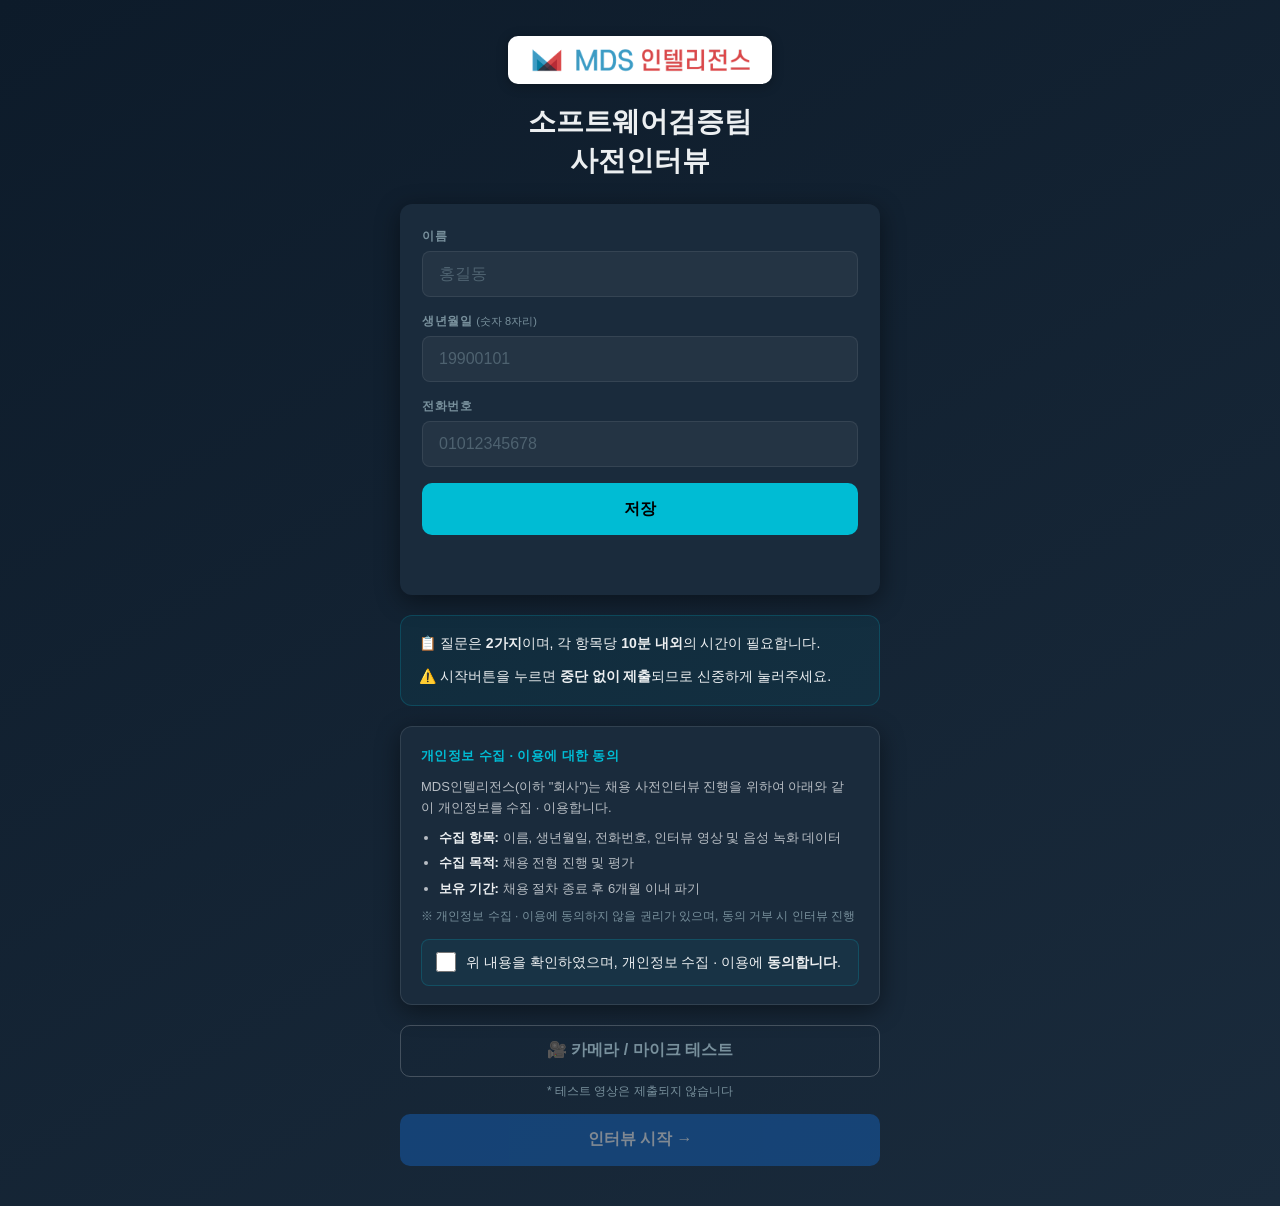
==== index.html @ c022a2f6 "5분 → 10분 안내 문구 수정" ====
<!DOCTYPE html>
<html lang="ko">
<head>
  <meta charset="UTF-8">
  <meta name="viewport" content="width=device-width, initial-scale=1.0, user-scalable=no">
  <meta name="theme-color" content="#0D1B2A">
  <title>MDS인텔리전스 사전인터뷰</title>
  <link rel="stylesheet" href="style.css">
</head>
<body>

<!-- ═══════════════════════════════════════════
     SCREEN 1 · 메인 / 정보 입력
══════════════════════════════════════════════ -->
<div id="screen-main" class="screen active">
  <div class="main-wrap">

    <div class="header">
      <div class="logo-banner">
        <img src="mds-logo.png" alt="MDS인텔리전스" class="header-logo">
      </div>
      <h1>소프트웨어검증팀<br>사전인터뷰</h1>
    </div>

    <!-- 지원자 정보 입력 -->
    <div class="card form-card">
      <div class="form-group">
        <label for="inp-name">이름</label>
        <input id="inp-name" type="text" placeholder="홍길동" autocomplete="name">
      </div>
      <div class="form-group">
        <label for="inp-birth">생년월일 <span class="hint">(숫자 8자리)</span></label>
        <input id="inp-birth" type="text" placeholder="19900101"
               maxlength="8" inputmode="numeric" pattern="[0-9]{8}">
      </div>
      <div class="form-group">
        <label for="inp-phone">전화번호</label>
        <input id="inp-phone" type="tel" placeholder="01012345678" inputmode="tel">
      </div>
      <button id="btn-save" class="btn btn-save">저장</button>
      <div id="save-msg" class="save-msg"></div>
    </div>

    <!-- 안내 -->
    <div class="info-box">
      <p>📋 질문은 <strong>2가지</strong>이며, 각 항목당 <strong>10분 내외</strong>의 시간이 필요합니다.</p>
      <p>⚠️ 시작버튼을 누르면 <strong>중단 없이 제출</strong>되므로 신중하게 눌러주세요.</p>
    </div>

    <!-- 개인정보 수집 동의 -->
    <div class="consent-box">
      <div class="consent-text">
        <p class="consent-title">개인정보 수집 · 이용에 대한 동의</p>
        <p>MDS인텔리전스(이하 "회사")는 채용 사전인터뷰 진행을 위하여 아래와 같이 개인정보를 수집 · 이용합니다.</p>
        <ul>
          <li><strong>수집 항목:</strong> 이름, 생년월일, 전화번호, 인터뷰 영상 및 음성 녹화 데이터</li>
          <li><strong>수집 목적:</strong> 채용 전형 진행 및 평가</li>
          <li><strong>보유 기간:</strong> 채용 절차 종료 후 6개월 이내 파기</li>
        </ul>
        <p class="consent-notice">※ 개인정보 수집 · 이용에 동의하지 않을 권리가 있으며, 동의 거부 시 인터뷰 진행이 제한될 수 있습니다.</p>
      </div>
      <label class="consent-check-label" for="chk-consent">
        <input type="checkbox" id="chk-consent">
        <span>위 내용을 확인하였으며, 개인정보 수집 · 이용에 <strong>동의합니다</strong>.</span>
      </label>
    </div>

    <!-- 버튼 영역 -->
    <div class="action-area">
      <div class="test-wrap">
        <button id="btn-test" class="btn btn-outline">🎥 카메라 / 마이크 테스트</button>
        <p class="sub-note">* 테스트 영상은 제출되지 않습니다</p>
      </div>
      <button id="btn-start" class="btn btn-primary" disabled>인터뷰 시작 →</button>
    </div>

  </div>
</div>


<!-- ═══════════════════════════════════════════
     SCREEN 2 · 테스트 녹화 (10초 카운트)
══════════════════════════════════════════════ -->
<div id="screen-test" class="screen">
  <div class="cam-wrap">
    <video id="vid-test-live" autoplay muted playsinline webkit-playsinline></video>
    <div class="cam-overlay">
      <p class="overlay-msg">테스트 중입니다. 카메라와 마이크를 확인해보세요.</p>
      <div id="test-count" class="count-big">10</div>
      <div class="rec-badge"><span class="rec-dot"></span>REC</div>
    </div>
  </div>
</div>


<!-- ═══════════════════════════════════════════
     SCREEN 3 · 테스트 재생
══════════════════════════════════════════════ -->
<div id="screen-test-play" class="screen dark-center">
  <div class="play-card">
    <h2>테스트 녹화 완료</h2>
    <div class="play-video-wrap">
      <video id="vid-test-pb" playsinline webkit-playsinline></video>
      <div id="play-overlay" class="play-overlay">
        <button id="btn-play-test" class="play-circle-btn">▶</button>
      </div>
    </div>
    <div id="play-after" class="play-after" style="display:none">
      <button id="btn-replay"    class="btn btn-outline">↺ 다시 재생</button>
      <button id="btn-retest"    class="btn btn-secondary">↩ 테스트 다시하기</button>
      <button id="btn-back-main" class="btn btn-primary">인터뷰 시작 →</button>
    </div>
  </div>
</div>


<!-- ═══════════════════════════════════════════
     SCREEN 4 · 질문 1 녹화
══════════════════════════════════════════════ -->
<div id="screen-q1" class="screen">
  <div class="cam-wrap">
    <video id="vid-q1" autoplay muted playsinline webkit-playsinline></video>
    <div class="cam-overlay">
      <div class="q-badge">1 / 2</div>
      <div id="q1-timer" class="timer">10:00</div>
      <p class="overlay-q">저희에게 지원자님을 소개해주세요</p>
      <div class="badge-row">
        <div class="rec-badge"><span class="rec-dot"></span>REC</div>
        <div id="sr-q1" class="sr-badge" style="display:none"><span class="sr-dot"></span>음성 인식 중</div>
      </div>
      <button id="btn-q1-done" class="btn btn-done">완료</button>
    </div>
  </div>
</div>


<!-- ═══════════════════════════════════════════
     SCREEN 5 · Q1 완료 → Q2 대기
══════════════════════════════════════════════ -->
<div id="screen-q1-done" class="screen dark-center">
  <div class="msg-card">
    <div class="icon-big">✓</div>
    <h2>첫 번째 답변 완료</h2>
    <p>준비가 되셨으면 다음 항목을 위하여<br>다음 버튼을 눌러주세요.</p>
    <div id="up-status-1" class="up-status">업로드 중...</div>
    <button id="btn-next-q2" class="btn btn-primary">다음 →</button>
  </div>
</div>


<!-- ═══════════════════════════════════════════
     SCREEN 6 · 질문 2 녹화
══════════════════════════════════════════════ -->
<div id="screen-q2" class="screen">
  <div class="cam-wrap">
    <video id="vid-q2" autoplay muted playsinline webkit-playsinline></video>
    <div class="cam-overlay">
      <div class="q-badge">2 / 2</div>
      <div id="q2-timer" class="timer">10:00</div>
      <p class="overlay-q">소프트웨어 검증 직무를 지원하게 된 이유를 말씀해주세요</p>
      <div class="badge-row">
        <div class="rec-badge"><span class="rec-dot"></span>REC</div>
        <div id="sr-q2" class="sr-badge" style="display:none"><span class="sr-dot"></span>음성 인식 중</div>
      </div>
      <button id="btn-q2-done" class="btn btn-done">완료</button>
    </div>
  </div>
</div>


<!-- ═══════════════════════════════════════════
     SCREEN 7 · 완료
══════════════════════════════════════════════ -->
<div id="screen-complete" class="screen dark-center">
  <div class="msg-card">
    <div class="icon-big">🎉</div>
    <h2>인터뷰 완료</h2>
    <p>
      고생많으셨습니다.<br><br>
      제출해주시는 과제 결과와 사전인터뷰를 바탕으로<br>
      <strong>일주일 내로 결과를 연락드리겠습니다.</strong><br><br>
      감사합니다.
    </p>
    <div id="up-status-2" class="up-status">영상을 업로드 중입니다...</div>
    <button id="btn-exit" class="btn btn-primary" disabled>종료</button>
  </div>
</div>

<script src="config.js"></script>
<script src="app.js"></script>
</body>
</html>
---- style.css ----
/* ── Reset & Variables ───────────────────────────── */
*, *::before, *::after { box-sizing: border-box; margin: 0; padding: 0; }

:root {
  --bg:        #0D1B2A;
  --surface:   #1A2B3C;
  --surf2:     #243444;
  --primary:   #1565C0;
  --prim-h:    #1976D2;
  --accent:    #00BCD4;
  --text:      #ECEFF1;
  --muted:     #78909C;
  --success:   #43A047;
  --error:     #E53935;
  --warning:   #FB8C00;
  --radius:    12px;
  --shadow:    0 6px 24px rgba(0,0,0,.45);
}

html, body { height: 100%; }

body {
  font-family: -apple-system, BlinkMacSystemFont, 'Segoe UI', 'Noto Sans KR',
               'Apple SD Gothic Neo', sans-serif;
  background: var(--bg);
  color: var(--text);
  overflow-x: hidden;
  -webkit-font-smoothing: antialiased;
}

/* ── Screen switcher ─────────────────────────────── */
.screen          { display: none; min-height: 100dvh; }
.screen.active   { display: flex; flex-direction: column; }

/* ── MAIN SCREEN ─────────────────────────────────── */
#screen-main {
  background: linear-gradient(150deg, #0D1B2A 0%, #1A2B3C 100%);
  align-items: center;
  justify-content: flex-start;
  padding: 24px 20px 40px;
  overflow-y: auto;
}

.main-wrap {
  width: 100%;
  max-width: 480px;
  display: flex;
  flex-direction: column;
  gap: 20px;
  margin: 0 auto;
}

/* Header */
.header { text-align: center; padding: 12px 0 4px; }

.logo-banner {
  display: inline-block;
  background: #fff;
  border-radius: 10px;
  padding: 8px 20px;
  margin-bottom: 14px;
  box-shadow: 0 2px 12px rgba(0,0,0,.3);
}

.header-logo {
  display: block;
  height: 32px;
  width: auto;
  object-fit: contain;
}

.header h1 {
  font-size: clamp(22px, 5vw, 28px);
  font-weight: 800;
  line-height: 1.4;
  color: var(--text);
}

/* Form card */
.card {
  background: var(--surface);
  border-radius: var(--radius);
  padding: 24px 22px;
  box-shadow: var(--shadow);
  display: flex;
  flex-direction: column;
  gap: 16px;
}

.form-group { display: flex; flex-direction: column; gap: 6px; }

.form-group label {
  font-size: 12px;
  font-weight: 700;
  letter-spacing: .6px;
  color: var(--muted);
  text-transform: uppercase;
}
.form-group label .hint {
  font-weight: 400;
  text-transform: none;
  letter-spacing: 0;
  font-size: 11px;
}

.form-group input {
  background: var(--surf2);
  border: 1.5px solid rgba(255,255,255,.08);
  border-radius: 8px;
  padding: 13px 16px;
  font-size: 16px;
  color: var(--text);
  width: 100%;
  outline: none;
  transition: border-color .2s;
  -webkit-appearance: none;
  appearance: none;
}
.form-group input:focus  { border-color: var(--accent); }
.form-group input::placeholder { color: rgba(120,144,156,.5); }

.save-msg {
  font-size: 14px;
  text-align: center;
  min-height: 20px;
}
.save-msg.ok  { color: var(--success); }
.save-msg.err { color: var(--error); }
.save-msg.ing { color: var(--muted); }

/* Info box */
.info-box {
  background: rgba(0,188,212,.07);
  border: 1px solid rgba(0,188,212,.2);
  border-radius: var(--radius);
  padding: 16px 18px;
  display: flex;
  flex-direction: column;
  gap: 10px;
}
.info-box p { font-size: 14px; line-height: 1.65; }

/* Action area */
.action-area {
  display: flex;
  flex-direction: column;
  gap: 14px;
}
.test-wrap {
  display: flex;
  flex-direction: column;
  align-items: center;
  gap: 6px;
}
.sub-note { font-size: 12px; color: var(--muted); }

/* ── Consent box ─────────────────────────────────── */
.consent-box {
  background: var(--surface);
  border: 1px solid rgba(255,255,255,.1);
  border-radius: var(--radius);
  padding: 18px 20px;
  display: flex;
  flex-direction: column;
  gap: 14px;
  box-shadow: var(--shadow);
}

.consent-text {
  display: flex;
  flex-direction: column;
  gap: 8px;
  font-size: 13px;
  color: rgba(236,239,241,.75);
  line-height: 1.65;
  max-height: 180px;
  overflow-y: auto;
  padding-right: 4px;
}

.consent-text::-webkit-scrollbar { width: 4px; }
.consent-text::-webkit-scrollbar-track { background: transparent; }
.consent-text::-webkit-scrollbar-thumb { background: rgba(255,255,255,.15); border-radius: 4px; }

.consent-title {
  font-size: 13px;
  font-weight: 700;
  color: var(--accent);
  letter-spacing: .4px;
  margin-bottom: 2px;
}

.consent-text ul {
  padding-left: 18px;
  display: flex;
  flex-direction: column;
  gap: 4px;
}

.consent-text strong { color: var(--text); }

.consent-notice {
  font-size: 12px;
  color: var(--muted);
}

.consent-check-label {
  display: flex;
  align-items: center;
  gap: 10px;
  cursor: pointer;
  padding: 12px 14px;
  background: rgba(0,188,212,.06);
  border: 1.5px solid rgba(0,188,212,.2);
  border-radius: 8px;
  font-size: 14px;
  color: var(--text);
  transition: border-color .2s, background .2s;
  line-height: 1.5;
  -webkit-tap-highlight-color: transparent;
}

.consent-check-label:hover {
  border-color: rgba(0,188,212,.5);
  background: rgba(0,188,212,.1);
}

.consent-check-label input[type="checkbox"] {
  width: 20px;
  height: 20px;
  flex-shrink: 0;
  accent-color: var(--accent);
  cursor: pointer;
}

/* ── BUTTONS ─────────────────────────────────────── */
.btn {
  display: inline-flex;
  align-items: center;
  justify-content: center;
  gap: 8px;
  width: 100%;
  min-height: 52px;
  padding: 14px 24px;
  border: none;
  border-radius: 10px;
  font-size: 16px;
  font-weight: 700;
  cursor: pointer;
  transition: background .18s, transform .12s, opacity .18s;
  -webkit-tap-highlight-color: transparent;
  text-align: center;
}
.btn:active { transform: scale(.97); }
.btn:disabled { opacity: .45; pointer-events: none; }

.btn-primary   { background: var(--primary);   color: #fff; }
.btn-primary:hover { background: var(--prim-h); }

.btn-save {
  background: var(--accent);
  color: #000;
  font-weight: 800;
}
.btn-save:hover { background: #26C6DA; }

.btn-secondary {
  background: var(--surf2);
  color: var(--text);
  border: 1.5px solid rgba(255,255,255,.12);
}
.btn-secondary:hover { background: #2e3f52; }

.btn-outline {
  background: transparent;
  color: var(--muted);
  border: 1.5px solid rgba(255,255,255,.2);
}
.btn-outline:hover { background: rgba(255,255,255,.05); color: var(--text); }

.btn-done {
  background: rgba(229,57,53,.85);
  color: #fff;
  width: auto;
  min-width: 110px;
  padding: 12px 28px;
  font-size: 15px;
}
.btn-done:hover { background: var(--error); }

/* ── CAMERA SCREENS (test / q1 / q2) ────────────── */
.cam-wrap {
  position: relative;
  width: 100%;
  height: 100dvh;
  background: #000;
  overflow: hidden;
}

.cam-wrap video {
  width: 100%;
  height: 100%;
  object-fit: cover;
  display: block;
}

.cam-overlay {
  position: absolute;
  inset: 0;
  display: flex;
  flex-direction: column;
  align-items: center;
  justify-content: flex-end;
  padding: 0 20px 44px;
  background: linear-gradient(
    to top,
    rgba(0,0,0,.88) 0%,
    rgba(0,0,0,.35) 55%,
    transparent 100%
  );
  gap: 14px;
}

/* Test countdown number */
.count-big {
  font-size: clamp(80px, 20vw, 120px);
  font-weight: 900;
  color: #fff;
  line-height: 1;
  text-shadow: 0 4px 16px rgba(0,0,0,.7);
  margin-bottom: 4px;
}

/* Question timer */
.timer {
  font-size: clamp(48px, 12vw, 72px);
  font-weight: 800;
  color: #fff;
  letter-spacing: 3px;
  font-variant-numeric: tabular-nums;
  text-shadow: 0 3px 10px rgba(0,0,0,.6);
}
.timer.warn   { color: var(--warning); }
.timer.danger { color: var(--error); animation: pulse 1s infinite; }

@keyframes pulse { 0%,100%{opacity:1} 50%{opacity:.5} }

/* Overlay text labels */
.overlay-msg {
  font-size: 15px;
  color: rgba(255,255,255,.9);
  text-align: center;
  text-shadow: 0 1px 6px rgba(0,0,0,.8);
  max-width: 320px;
  line-height: 1.5;
}
.overlay-q {
  font-size: clamp(14px, 3.5vw, 18px);
  color: rgba(255,255,255,.92);
  text-align: center;
  text-shadow: 0 1px 6px rgba(0,0,0,.8);
  max-width: 360px;
  line-height: 1.55;
}

/* Question badge (top-left) */
.q-badge {
  position: absolute;
  top: 20px;
  left: 20px;
  background: rgba(0,0,0,.55);
  color: var(--accent);
  font-size: 13px;
  font-weight: 800;
  letter-spacing: 1px;
  padding: 5px 14px;
  border-radius: 20px;
  border: 1px solid rgba(0,188,212,.4);
}

/* REC / SR 배지 그룹 */
.badge-row {
  display: flex;
  align-items: center;
  gap: 16px;
}

.rec-badge {
  display: flex;
  align-items: center;
  gap: 7px;
  font-size: 13px;
  font-weight: 800;
  color: var(--error);
  letter-spacing: 2px;
}
.rec-dot {
  width: 10px;
  height: 10px;
  background: var(--error);
  border-radius: 50%;
  animation: blink 1s infinite;
}
@keyframes blink { 0%,100%{opacity:1} 50%{opacity:.15} }

/* 음성 인식 상태 배지 */
.sr-badge {
  display: flex;
  align-items: center;
  gap: 6px;
  font-size: 12px;
  font-weight: 600;
  color: rgba(255,255,255,.75);
  letter-spacing: .5px;
}
.sr-dot {
  width: 8px;
  height: 8px;
  background: #69F0AE;
  border-radius: 50%;
  animation: blink 1.4s infinite;
}

/* ── TEST PLAYBACK SCREEN ────────────────────────── */
#screen-test-play {
  background: #000;
  align-items: center;
  justify-content: center;
  padding: 24px 20px;
}

.dark-center {
  background: linear-gradient(150deg, #0D1B2A 0%, #1A2B3C 100%);
  align-items: center;
  justify-content: center;
  padding: 24px 20px;
}

.play-card {
  width: 100%;
  max-width: 520px;
  display: flex;
  flex-direction: column;
  align-items: center;
  gap: 20px;
}

.play-card h2 {
  font-size: 20px;
  font-weight: 700;
  color: var(--text);
  text-align: center;
}

.play-video-wrap {
  position: relative;
  width: 100%;
  aspect-ratio: 16/9;
  background: #111;
  border-radius: 12px;
  overflow: hidden;
  box-shadow: var(--shadow);
}
.play-video-wrap video {
  width: 100%;
  height: 100%;
  object-fit: cover;
  display: block;
}

.play-overlay {
  position: absolute;
  inset: 0;
  display: flex;
  align-items: center;
  justify-content: center;
  background: rgba(0,0,0,.38);
}

.play-circle-btn {
  width: 76px;
  height: 76px;
  border-radius: 50%;
  background: rgba(255,255,255,.92);
  border: none;
  cursor: pointer;
  font-size: 28px;
  color: var(--primary);
  display: flex;
  align-items: center;
  justify-content: center;
  padding-left: 4px;
  transition: transform .18s, background .18s;
  -webkit-tap-highlight-color: transparent;
  box-shadow: 0 4px 16px rgba(0,0,0,.4);
}
.play-circle-btn:hover { transform: scale(1.1); background: #fff; }

.play-after {
  display: flex;
  gap: 12px;
  width: 100%;
}
.play-after .btn { flex: 1; }

/* ── MESSAGE CARDS (q1-done / complete) ──────────── */
.msg-card {
  width: 100%;
  max-width: 480px;
  background: var(--surface);
  border-radius: var(--radius);
  padding: 44px 32px;
  text-align: center;
  box-shadow: var(--shadow);
  display: flex;
  flex-direction: column;
  align-items: center;
  gap: 18px;
}

.icon-big { font-size: 56px; line-height: 1; }

.msg-card h2 {
  font-size: 22px;
  font-weight: 800;
  color: var(--text);
}
.msg-card p {
  font-size: 15px;
  color: rgba(236,239,241,.75);
  line-height: 1.75;
}
.msg-card strong { color: var(--text); }

.up-status {
  font-size: 13px;
  color: var(--muted);
  min-height: 20px;
}
.up-status.ok  { color: var(--success); }
.up-status.err { color: var(--error); }

/* ── Responsive tweaks ───────────────────────────── */
@media (max-width: 400px) {
  .header h1  { font-size: 20px; }
  .count-big  { font-size: 72px; }
  .timer      { font-size: 44px; }
  .btn        { font-size: 15px; min-height: 48px; }
  .msg-card   { padding: 32px 20px; }
}

@media (min-width: 768px) {
  .cam-overlay { padding-bottom: 64px; }
  .overlay-q   { font-size: 20px; max-width: 480px; }
}
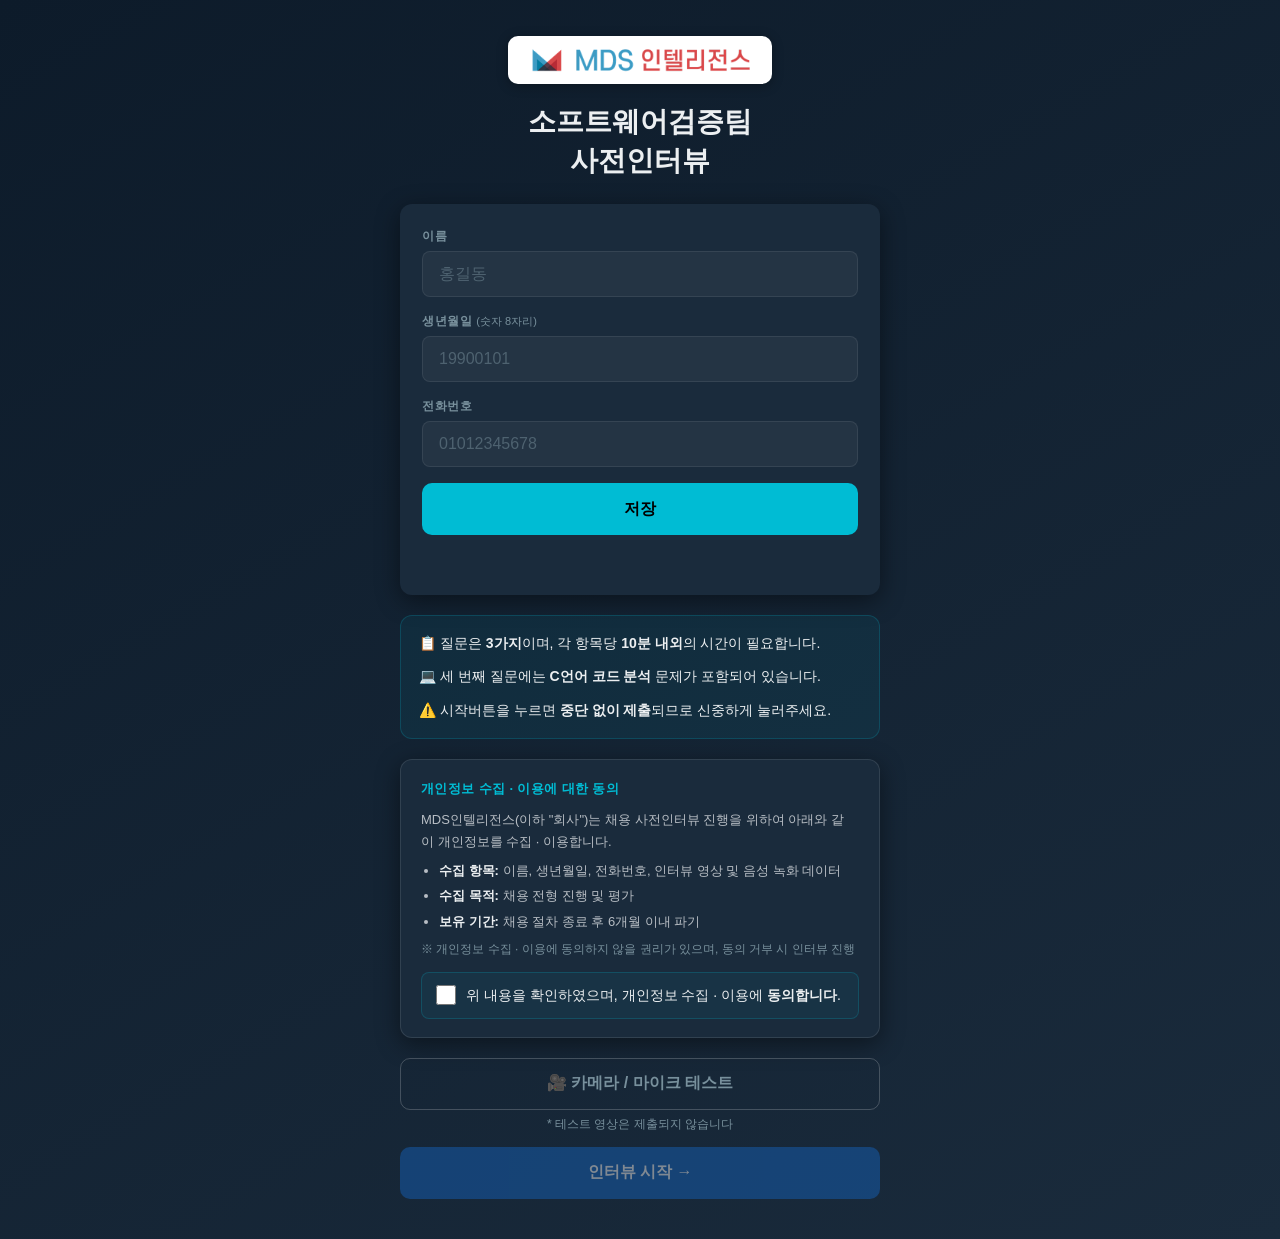
==== commit df28d614: "Q3 C코드 분석 질문 추가 (6문제 랜덤, 코드 뷰어 화면)" ====
--- a/index.html
+++ b/index.html
@@ -43,7 +43,8 @@
 
     <!-- 안내 -->
     <div class="info-box">
-      <p>📋 질문은 <strong>2가지</strong>이며, 각 항목당 <strong>10분 내외</strong>의 시간이 필요합니다.</p>
+      <p>📋 질문은 <strong>3가지</strong>이며, 각 항목당 <strong>10분 내외</strong>의 시간이 필요합니다.</p>
+      <p>💻 세 번째 질문에는 <strong>C언어 코드 분석</strong> 문제가 포함되어 있습니다.</p>
       <p>⚠️ 시작버튼을 누르면 <strong>중단 없이 제출</strong>되므로 신중하게 눌러주세요.</p>
     </div>
 
@@ -121,9 +122,9 @@
   <div class="cam-wrap">
     <video id="vid-q1" autoplay muted playsinline webkit-playsinline></video>
     <div class="cam-overlay">
-      <div class="q-badge">1 / 2</div>
+      <div class="q-badge">1 / 3</div>
       <div id="q1-timer" class="timer">10:00</div>
-      <p class="overlay-q">저희에게 지원자님을 소개해주세요</p>
+      <p class="overlay-q" id="overlay-q1"></p>
       <div class="badge-row">
         <div class="rec-badge"><span class="rec-dot"></span>REC</div>
         <div id="sr-q1" class="sr-badge" style="display:none"><span class="sr-dot"></span>음성 인식 중</div>
@@ -155,9 +156,9 @@
   <div class="cam-wrap">
     <video id="vid-q2" autoplay muted playsinline webkit-playsinline></video>
     <div class="cam-overlay">
-      <div class="q-badge">2 / 2</div>
+      <div class="q-badge">2 / 3</div>
       <div id="q2-timer" class="timer">10:00</div>
-      <p class="overlay-q">소프트웨어 검증 직무를 지원하게 된 이유를 말씀해주세요</p>
+      <p class="overlay-q" id="overlay-q2"></p>
       <div class="badge-row">
         <div class="rec-badge"><span class="rec-dot"></span>REC</div>
         <div id="sr-q2" class="sr-badge" style="display:none"><span class="sr-dot"></span>음성 인식 중</div>
@@ -169,7 +170,46 @@
 
 
 <!-- ═══════════════════════════════════════════
-     SCREEN 7 · 완료
+     SCREEN 7 · Q2 완료 → Q3 대기
+══════════════════════════════════════════════ -->
+<div id="screen-q2-done" class="screen dark-center">
+  <div class="msg-card">
+    <div class="icon-big">✓</div>
+    <h2>두 번째 답변 완료</h2>
+    <p>준비가 되셨으면 다음 항목을 위하여<br>다음 버튼을 눌러주세요.</p>
+    <div id="up-status-2" class="up-status">업로드 중...</div>
+    <button id="btn-next-q3" class="btn btn-primary">다음 →</button>
+  </div>
+</div>
+
+
+<!-- ═══════════════════════════════════════════
+     SCREEN 8 · 질문 3 녹화 (C코드 분석)
+══════════════════════════════════════════════ -->
+<div id="screen-q3" class="screen">
+  <div class="code-screen">
+    <div class="code-header">
+      <span class="code-badge">3 / 3</span>
+      <div id="q3-timer" class="timer">10:00</div>
+    </div>
+    <p class="code-title" id="q3-title"></p>
+    <div class="code-block">
+      <pre id="q3-code"></pre>
+    </div>
+    <div class="code-footer">
+      <div class="badge-row">
+        <div class="rec-badge"><span class="rec-dot"></span>REC</div>
+        <div id="sr-q3" class="sr-badge" style="display:none"><span class="sr-dot"></span>음성 인식 중</div>
+      </div>
+      <button id="btn-q3-done" class="btn btn-done">완료</button>
+    </div>
+  </div>
+  <video id="vid-q3" autoplay muted playsinline webkit-playsinline class="q3-pip"></video>
+</div>
+
+
+<!-- ═══════════════════════════════════════════
+     SCREEN 9 · 완료
 ══════════════════════════════════════════════ -->
 <div id="screen-complete" class="screen dark-center">
   <div class="msg-card">
@@ -181,7 +221,7 @@
       <strong>일주일 내로 결과를 연락드리겠습니다.</strong><br><br>
       감사합니다.
     </p>
-    <div id="up-status-2" class="up-status">영상을 업로드 중입니다...</div>
+    <div id="up-status-3" class="up-status">영상을 업로드 중입니다...</div>
     <button id="btn-exit" class="btn btn-primary" disabled>종료</button>
   </div>
 </div>
--- a/style.css
+++ b/style.css
@@ -540,6 +540,98 @@
 .up-status.ok  { color: var(--success); }
 .up-status.err { color: var(--error); }
 
+/* ── Q3 CODE QUESTION SCREEN ─────────────────────── */
+#screen-q3 { height: 100dvh; max-height: 100dvh; overflow: hidden; position: relative; }
+#screen-q3.active { display: flex; flex-direction: column; }
+
+.code-screen {
+  flex: 1;
+  display: flex;
+  flex-direction: column;
+  padding: 16px 16px 12px;
+  min-height: 0;
+}
+
+.code-header {
+  display: flex;
+  align-items: center;
+  justify-content: space-between;
+  margin-bottom: 10px;
+  flex-shrink: 0;
+}
+
+.code-badge {
+  background: rgba(0,188,212,.2);
+  border: 1px solid rgba(0,188,212,.5);
+  color: var(--accent);
+  font-size: 13px;
+  font-weight: 800;
+  letter-spacing: 1px;
+  padding: 5px 14px;
+  border-radius: 20px;
+}
+
+.code-header .timer {
+  position: static;
+  transform: none;
+  font-size: clamp(26px, 7vw, 42px);
+  letter-spacing: 2px;
+}
+
+.code-title {
+  font-size: clamp(14px, 3.2vw, 17px);
+  font-weight: 700;
+  color: #eceff1;
+  margin-bottom: 10px;
+  flex-shrink: 0;
+  line-height: 1.4;
+}
+
+.code-block {
+  flex: 1;
+  background: #060f18;
+  border: 1px solid #1e3a4a;
+  border-radius: 10px;
+  padding: 14px 16px;
+  overflow-y: auto;
+  margin-bottom: 12px;
+  min-height: 0;
+}
+
+.code-block pre {
+  font-family: 'Consolas', 'Courier New', 'Menlo', monospace;
+  font-size: clamp(12px, 2.8vw, 15px);
+  color: #80cbc4;
+  white-space: pre;
+  line-height: 1.75;
+  margin: 0;
+  tab-size: 4;
+}
+
+.code-footer {
+  display: flex;
+  align-items: center;
+  justify-content: space-between;
+  flex-shrink: 0;
+}
+
+.q3-pip {
+  position: absolute;
+  top: 16px;
+  right: 16px;
+  width: 88px;
+  height: 66px;
+  border-radius: 8px;
+  border: 2px solid rgba(0,188,212,.55);
+  object-fit: cover;
+  z-index: 10;
+  opacity: .9;
+}
+
+@media (min-width: 480px) {
+  .q3-pip { width: 130px; height: 98px; }
+}
+
 /* ── Responsive tweaks ───────────────────────────── */
 @media (max-width: 400px) {
   .header h1  { font-size: 20px; }
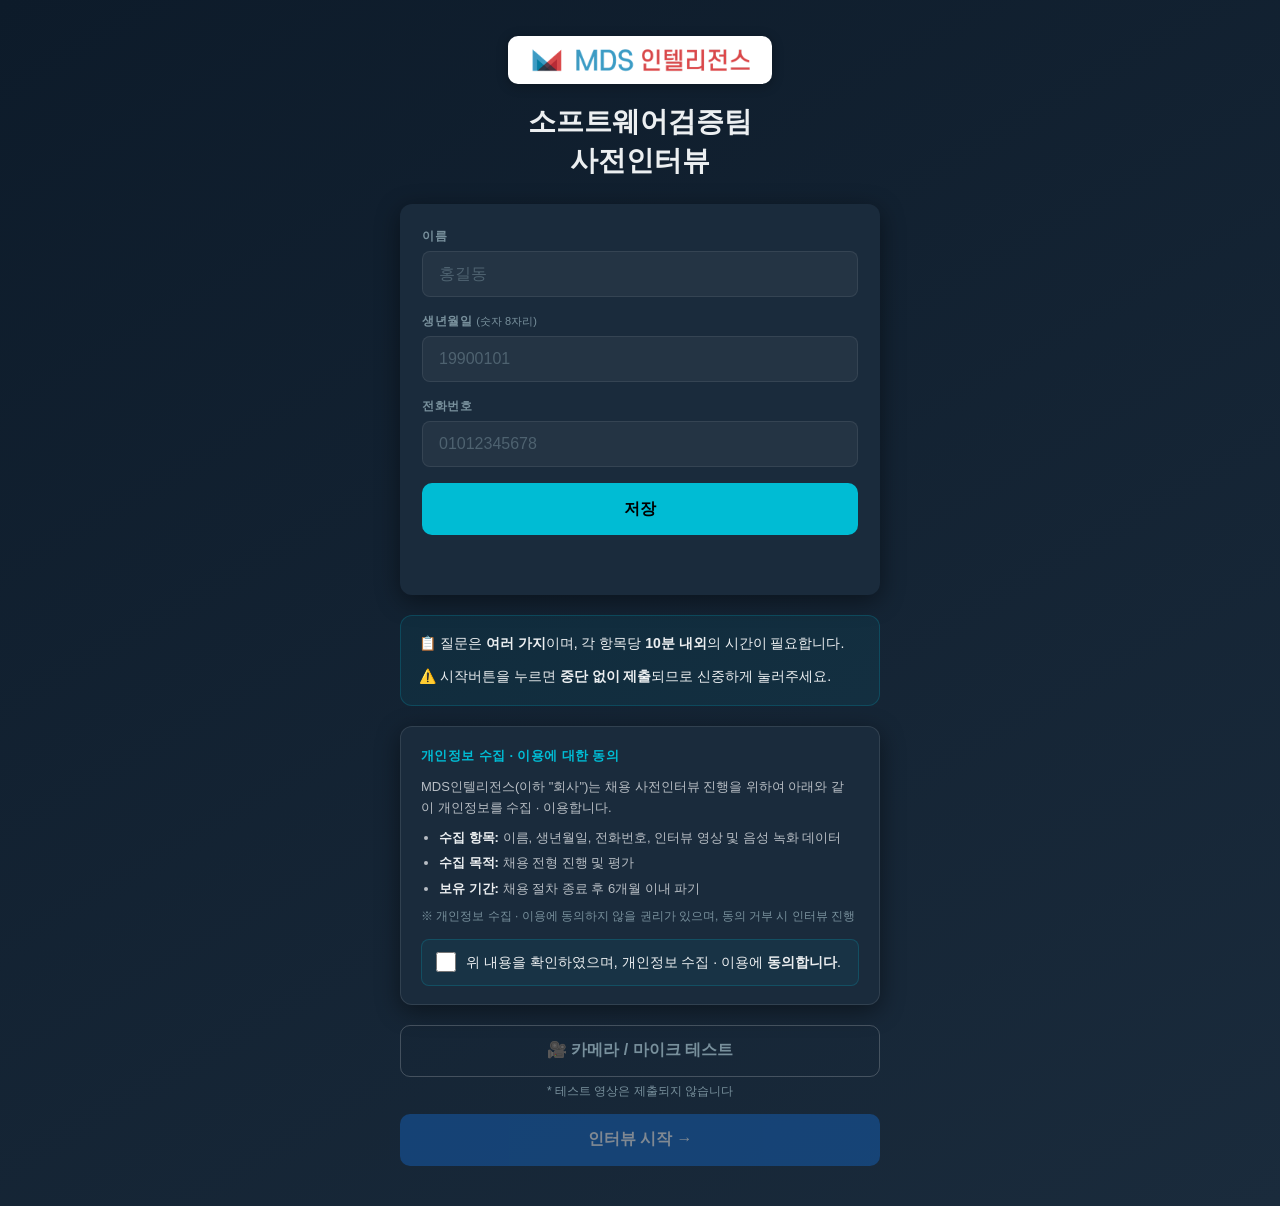
==== commit 3ca7322c: "Modularize question system: dynamic screens from /api/config + /api/questions" ====
--- a/index.html
+++ b/index.html
@@ -41,10 +41,9 @@
       <div id="save-msg" class="save-msg"></div>
     </div>
 
-    <!-- 안내 -->
-    <div class="info-box">
-      <p>📋 질문은 <strong>3가지</strong>이며, 각 항목당 <strong>10분 내외</strong>의 시간이 필요합니다.</p>
-      <p>💻 세 번째 질문에는 <strong>C언어 코드 분석</strong> 문제가 포함되어 있습니다.</p>
+    <!-- 안내 (서버 /api/config 에서 동적 로드, 미연결 시 기본값 표시) -->
+    <div id="info-box" class="info-box">
+      <p>📋 질문은 <strong>여러 가지</strong>이며, 각 항목당 <strong>10분 내외</strong>의 시간이 필요합니다.</p>
       <p>⚠️ 시작버튼을 누르면 <strong>중단 없이 제출</strong>되므로 신중하게 눌러주세요.</p>
     </div>
 
@@ -116,100 +115,12 @@
 
 
 <!-- ═══════════════════════════════════════════
-     SCREEN 4 · 질문 1 녹화
+     SCREENS 4–N · 질문 화면 (app.js에서 동적 생성)
 ══════════════════════════════════════════════ -->
-<div id="screen-q1" class="screen">
-  <div class="cam-wrap">
-    <video id="vid-q1" autoplay muted playsinline webkit-playsinline></video>
-    <div class="cam-overlay">
-      <div class="q-badge">1 / 3</div>
-      <div id="q1-timer" class="timer">10:00</div>
-      <p class="overlay-q" id="overlay-q1"></p>
-      <div class="badge-row">
-        <div class="rec-badge"><span class="rec-dot"></span>REC</div>
-        <div id="sr-q1" class="sr-badge" style="display:none"><span class="sr-dot"></span>음성 인식 중</div>
-      </div>
-      <button id="btn-q1-done" class="btn btn-done">완료</button>
-    </div>
-  </div>
-</div>
 
 
 <!-- ═══════════════════════════════════════════
-     SCREEN 5 · Q1 완료 → Q2 대기
-══════════════════════════════════════════════ -->
-<div id="screen-q1-done" class="screen dark-center">
-  <div class="msg-card">
-    <div class="icon-big">✓</div>
-    <h2>첫 번째 답변 완료</h2>
-    <p>준비가 되셨으면 다음 항목을 위하여<br>다음 버튼을 눌러주세요.</p>
-    <div id="up-status-1" class="up-status">업로드 중...</div>
-    <button id="btn-next-q2" class="btn btn-primary">다음 →</button>
-  </div>
-</div>
-
-
-<!-- ═══════════════════════════════════════════
-     SCREEN 6 · 질문 2 녹화
-══════════════════════════════════════════════ -->
-<div id="screen-q2" class="screen">
-  <div class="cam-wrap">
-    <video id="vid-q2" autoplay muted playsinline webkit-playsinline></video>
-    <div class="cam-overlay">
-      <div class="q-badge">2 / 3</div>
-      <div id="q2-timer" class="timer">10:00</div>
-      <p class="overlay-q" id="overlay-q2"></p>
-      <div class="badge-row">
-        <div class="rec-badge"><span class="rec-dot"></span>REC</div>
-        <div id="sr-q2" class="sr-badge" style="display:none"><span class="sr-dot"></span>음성 인식 중</div>
-      </div>
-      <button id="btn-q2-done" class="btn btn-done">완료</button>
-    </div>
-  </div>
-</div>
-
-
-<!-- ═══════════════════════════════════════════
-     SCREEN 7 · Q2 완료 → Q3 대기
-══════════════════════════════════════════════ -->
-<div id="screen-q2-done" class="screen dark-center">
-  <div class="msg-card">
-    <div class="icon-big">✓</div>
-    <h2>두 번째 답변 완료</h2>
-    <p>준비가 되셨으면 다음 항목을 위하여<br>다음 버튼을 눌러주세요.</p>
-    <div id="up-status-2" class="up-status">업로드 중...</div>
-    <button id="btn-next-q3" class="btn btn-primary">다음 →</button>
-  </div>
-</div>
-
-
-<!-- ═══════════════════════════════════════════
-     SCREEN 8 · 질문 3 녹화 (C코드 분석)
-══════════════════════════════════════════════ -->
-<div id="screen-q3" class="screen">
-  <div class="code-screen">
-    <div class="code-header">
-      <span class="code-badge">3 / 3</span>
-      <div id="q3-timer" class="timer">10:00</div>
-    </div>
-    <p class="code-title" id="q3-title"></p>
-    <div class="code-block">
-      <pre id="q3-code"></pre>
-    </div>
-    <div class="code-footer">
-      <div class="badge-row">
-        <div class="rec-badge"><span class="rec-dot"></span>REC</div>
-        <div id="sr-q3" class="sr-badge" style="display:none"><span class="sr-dot"></span>음성 인식 중</div>
-      </div>
-      <button id="btn-q3-done" class="btn btn-done">완료</button>
-    </div>
-  </div>
-  <video id="vid-q3" autoplay muted playsinline webkit-playsinline class="q3-pip"></video>
-</div>
-
-
-<!-- ═══════════════════════════════════════════
-     SCREEN 9 · 완료
+     완료
 ══════════════════════════════════════════════ -->
 <div id="screen-complete" class="screen dark-center">
   <div class="msg-card">
@@ -221,7 +132,7 @@
       <strong>일주일 내로 결과를 연락드리겠습니다.</strong><br><br>
       감사합니다.
     </p>
-    <div id="up-status-3" class="up-status">영상을 업로드 중입니다...</div>
+    <div id="up-status-final" class="up-status">영상을 업로드 중입니다...</div>
     <button id="btn-exit" class="btn btn-primary" disabled>종료</button>
   </div>
 </div>
--- a/style.css
+++ b/style.css
@@ -540,9 +540,9 @@
 .up-status.ok  { color: var(--success); }
 .up-status.err { color: var(--error); }
 
-/* ── Q3 CODE QUESTION SCREEN ─────────────────────── */
-#screen-q3 { height: 100dvh; max-height: 100dvh; overflow: hidden; position: relative; }
-#screen-q3.active { display: flex; flex-direction: column; }
+/* ── CODE QUESTION SCREEN ────────────────────────── */
+.screen-code-q { height: 100dvh; max-height: 100dvh; overflow: hidden; position: relative; }
+.screen-code-q.active { display: flex; flex-direction: column; }
 
 .code-screen {
   flex: 1;
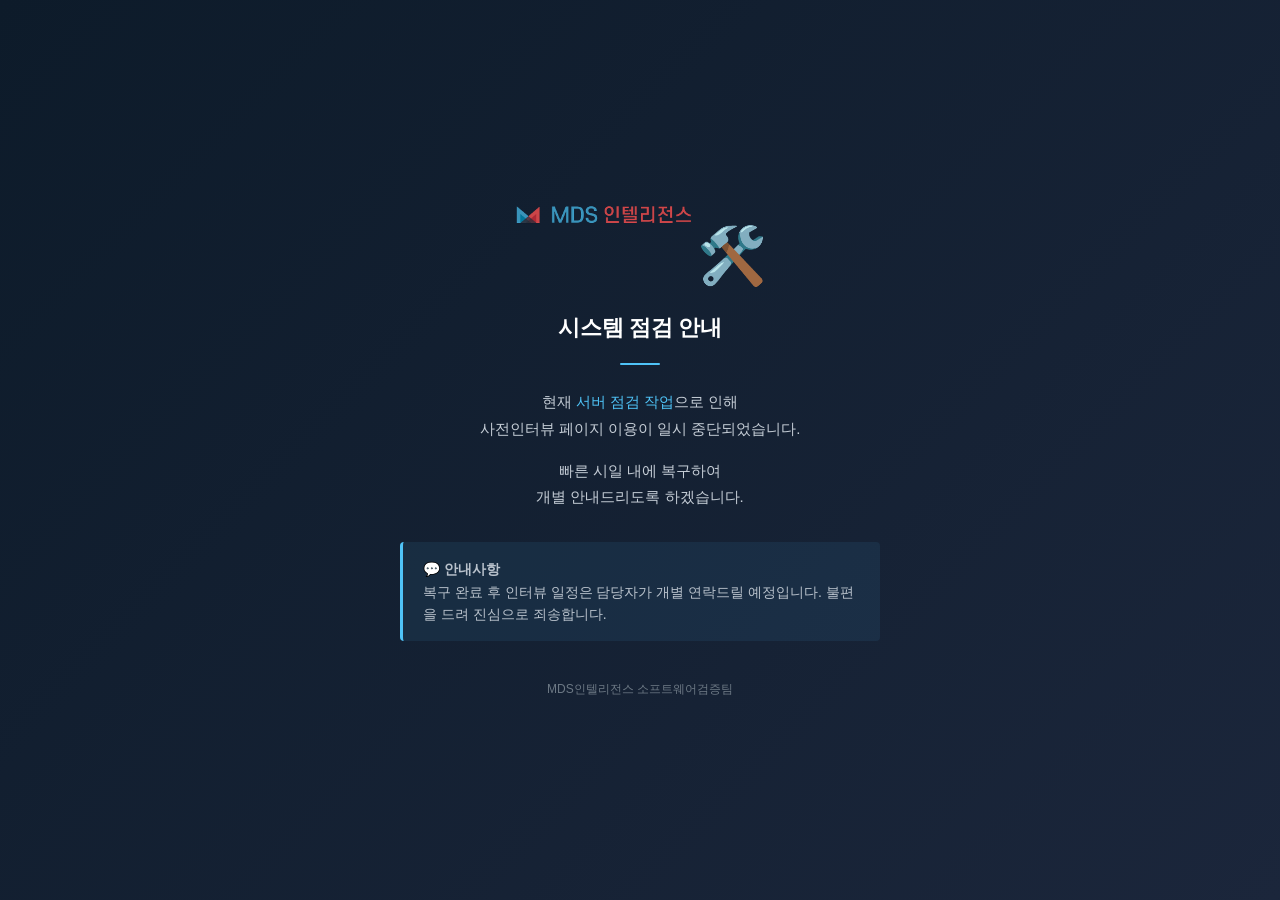
==== commit 2804a2cf: "Add initial HTML structure for system maintenance page" ====
--- a/index.html
+++ b/index.html
@@ -4,140 +4,145 @@
   <meta charset="UTF-8">
   <meta name="viewport" content="width=device-width, initial-scale=1.0, user-scalable=no">
   <meta name="theme-color" content="#0D1B2A">
-  <title>MDS인텔리전스 사전인터뷰</title>
-  <link rel="stylesheet" href="style.css">
+  <title>MDS인텔리전스 사전인터뷰 - 시스템 점검 중</title>
+  <style>
+    * {
+      box-sizing: border-box;
+      margin: 0;
+      padding: 0;
+    }
+
+    html, body {
+      height: 100%;
+      width: 100%;
+    }
+
+    body {
+      min-height: 100vh;
+      display: flex;
+      align-items: center;
+      justify-content: center;
+      background: linear-gradient(135deg, #0D1B2A 0%, #1B263B 100%);
+      color: #ffffff;
+      font-family: -apple-system, BlinkMacSystemFont, "Segoe UI", "Apple SD Gothic Neo", "Malgun Gothic", sans-serif;
+      padding: 24px;
+      -webkit-font-smoothing: antialiased;
+    }
+
+    .container {
+      max-width: 480px;
+      width: 100%;
+      text-align: center;
+      animation: fadeIn 0.6s ease-out;
+    }
+
+    @keyframes fadeIn {
+      from { opacity: 0; transform: translateY(10px); }
+      to { opacity: 1; transform: translateY(0); }
+    }
+
+    .logo {
+      max-width: 180px;
+      width: 60%;
+      height: auto;
+      margin-bottom: 48px;
+      opacity: 0.95;
+    }
+
+    .icon {
+      font-size: 56px;
+      margin-bottom: 24px;
+      display: inline-block;
+      animation: pulse 2s ease-in-out infinite;
+    }
+
+    @keyframes pulse {
+      0%, 100% { opacity: 0.8; }
+      50% { opacity: 1; }
+    }
+
+    h1 {
+      font-size: 22px;
+      font-weight: 600;
+      margin-bottom: 20px;
+      letter-spacing: -0.3px;
+    }
+
+    .divider {
+      width: 40px;
+      height: 2px;
+      background: #4FC3F7;
+      margin: 0 auto 24px;
+      border-radius: 2px;
+    }
+
+    p {
+      font-size: 15px;
+      line-height: 1.75;
+      color: #c5cdd6;
+      margin-bottom: 16px;
+    }
+
+    .highlight {
+      color: #4FC3F7;
+      font-weight: 500;
+    }
+
+    .notice {
+      margin-top: 32px;
+      padding: 16px 20px;
+      background: rgba(79, 195, 247, 0.08);
+      border-left: 3px solid #4FC3F7;
+      border-radius: 4px;
+      text-align: left;
+      font-size: 14px;
+      color: #b8c1cb;
+      line-height: 1.6;
+    }
+
+    .footer {
+      margin-top: 40px;
+      font-size: 12px;
+      color: #6c7884;
+    }
+
+    @media (max-width: 480px) {
+      h1 { font-size: 19px; }
+      p { font-size: 14px; }
+      .icon { font-size: 48px; }
+      .logo { margin-bottom: 36px; }
+    }
+  </style>
 </head>
 <body>
+  <div class="container">
+    <img src="mds-logo.png" alt="MDS인텔리전스" class="logo">
 
-<!-- ═══════════════════════════════════════════
-     SCREEN 1 · 메인 / 정보 입력
-══════════════════════════════════════════════ -->
-<div id="screen-main" class="screen active">
-  <div class="main-wrap">
+    <div class="icon">🛠️</div>
 
-    <div class="header">
-      <div class="logo-banner">
-        <img src="mds-logo.png" alt="MDS인텔리전스" class="header-logo">
-      </div>
-      <h1>소프트웨어검증팀<br>사전인터뷰</h1>
+    <h1>시스템 점검 안내</h1>
+
+    <div class="divider"></div>
+
+    <p>
+      현재 <span class="highlight">서버 점검 작업</span>으로 인해<br>
+      사전인터뷰 페이지 이용이 일시 중단되었습니다.
+    </p>
+
+    <p>
+      빠른 시일 내에 복구하여<br>
+      개별 안내드리도록 하겠습니다.
+    </p>
+
+    <div class="notice">
+      💬 <strong>안내사항</strong><br>
+      복구 완료 후 인터뷰 일정은 담당자가 개별 연락드릴 예정입니다.
+      불편을 드려 진심으로 죄송합니다.
     </div>
 
-    <!-- 지원자 정보 입력 -->
-    <div class="card form-card">
-      <div class="form-group">
-        <label for="inp-name">이름</label>
-        <input id="inp-name" type="text" placeholder="홍길동" autocomplete="name">
-      </div>
-      <div class="form-group">
-        <label for="inp-birth">생년월일 <span class="hint">(숫자 8자리)</span></label>
-        <input id="inp-birth" type="text" placeholder="19900101"
-               maxlength="8" inputmode="numeric" pattern="[0-9]{8}">
-      </div>
-      <div class="form-group">
-        <label for="inp-phone">전화번호</label>
-        <input id="inp-phone" type="tel" placeholder="01012345678" inputmode="tel">
-      </div>
-      <button id="btn-save" class="btn btn-save">저장</button>
-      <div id="save-msg" class="save-msg"></div>
-    </div>
-
-    <!-- 안내 (서버 /api/config 에서 동적 로드, 미연결 시 기본값 표시) -->
-    <div id="info-box" class="info-box">
-      <p>📋 질문은 <strong>여러 가지</strong>이며, 각 항목당 <strong>10분 내외</strong>의 시간이 필요합니다.</p>
-      <p>⚠️ 시작버튼을 누르면 <strong>중단 없이 제출</strong>되므로 신중하게 눌러주세요.</p>
-    </div>
-
-    <!-- 개인정보 수집 동의 -->
-    <div class="consent-box">
-      <div class="consent-text">
-        <p class="consent-title">개인정보 수집 · 이용에 대한 동의</p>
-        <p>MDS인텔리전스(이하 "회사")는 채용 사전인터뷰 진행을 위하여 아래와 같이 개인정보를 수집 · 이용합니다.</p>
-        <ul>
-          <li><strong>수집 항목:</strong> 이름, 생년월일, 전화번호, 인터뷰 영상 및 음성 녹화 데이터</li>
-          <li><strong>수집 목적:</strong> 채용 전형 진행 및 평가</li>
-          <li><strong>보유 기간:</strong> 채용 절차 종료 후 6개월 이내 파기</li>
-        </ul>
-        <p class="consent-notice">※ 개인정보 수집 · 이용에 동의하지 않을 권리가 있으며, 동의 거부 시 인터뷰 진행이 제한될 수 있습니다.</p>
-      </div>
-      <label class="consent-check-label" for="chk-consent">
-        <input type="checkbox" id="chk-consent">
-        <span>위 내용을 확인하였으며, 개인정보 수집 · 이용에 <strong>동의합니다</strong>.</span>
-      </label>
-    </div>
-
-    <!-- 버튼 영역 -->
-    <div class="action-area">
-      <div class="test-wrap">
-        <button id="btn-test" class="btn btn-outline">🎥 카메라 / 마이크 테스트</button>
-        <p class="sub-note">* 테스트 영상은 제출되지 않습니다</p>
-      </div>
-      <button id="btn-start" class="btn btn-primary" disabled>인터뷰 시작 →</button>
-    </div>
-
-  </div>
-</div>
-
-
-<!-- ═══════════════════════════════════════════
-     SCREEN 2 · 테스트 녹화 (10초 카운트)
-══════════════════════════════════════════════ -->
-<div id="screen-test" class="screen">
-  <div class="cam-wrap">
-    <video id="vid-test-live" autoplay muted playsinline webkit-playsinline></video>
-    <div class="cam-overlay">
-      <p class="overlay-msg">테스트 중입니다. 카메라와 마이크를 확인해보세요.</p>
-      <div id="test-count" class="count-big">10</div>
-      <div class="rec-badge"><span class="rec-dot"></span>REC</div>
+    <div class="footer">
+      MDS인텔리전스 소프트웨어검증팀
     </div>
   </div>
-</div>
-
-
-<!-- ═══════════════════════════════════════════
-     SCREEN 3 · 테스트 재생
-══════════════════════════════════════════════ -->
-<div id="screen-test-play" class="screen dark-center">
-  <div class="play-card">
-    <h2>테스트 녹화 완료</h2>
-    <div class="play-video-wrap">
-      <video id="vid-test-pb" playsinline webkit-playsinline></video>
-      <div id="play-overlay" class="play-overlay">
-        <button id="btn-play-test" class="play-circle-btn">▶</button>
-      </div>
-    </div>
-    <div id="play-after" class="play-after" style="display:none">
-      <button id="btn-replay"    class="btn btn-outline">↺ 다시 재생</button>
-      <button id="btn-retest"    class="btn btn-secondary">↩ 테스트 다시하기</button>
-      <button id="btn-back-main" class="btn btn-primary">인터뷰 시작 →</button>
-    </div>
-  </div>
-</div>
-
-
-<!-- ═══════════════════════════════════════════
-     SCREENS 4–N · 질문 화면 (app.js에서 동적 생성)
-══════════════════════════════════════════════ -->
-
-
-<!-- ═══════════════════════════════════════════
-     완료
-══════════════════════════════════════════════ -->
-<div id="screen-complete" class="screen dark-center">
-  <div class="msg-card">
-    <div class="icon-big">🎉</div>
-    <h2>인터뷰 완료</h2>
-    <p>
-      고생많으셨습니다.<br><br>
-      제출해주시는 과제 결과와 사전인터뷰를 바탕으로<br>
-      <strong>일주일 내로 결과를 연락드리겠습니다.</strong><br><br>
-      감사합니다.
-    </p>
-    <div id="up-status-final" class="up-status">영상을 업로드 중입니다...</div>
-    <button id="btn-exit" class="btn btn-primary" disabled>종료</button>
-  </div>
-</div>
-
-<script src="config.js"></script>
-<script src="app.js"></script>
 </body>
 </html>
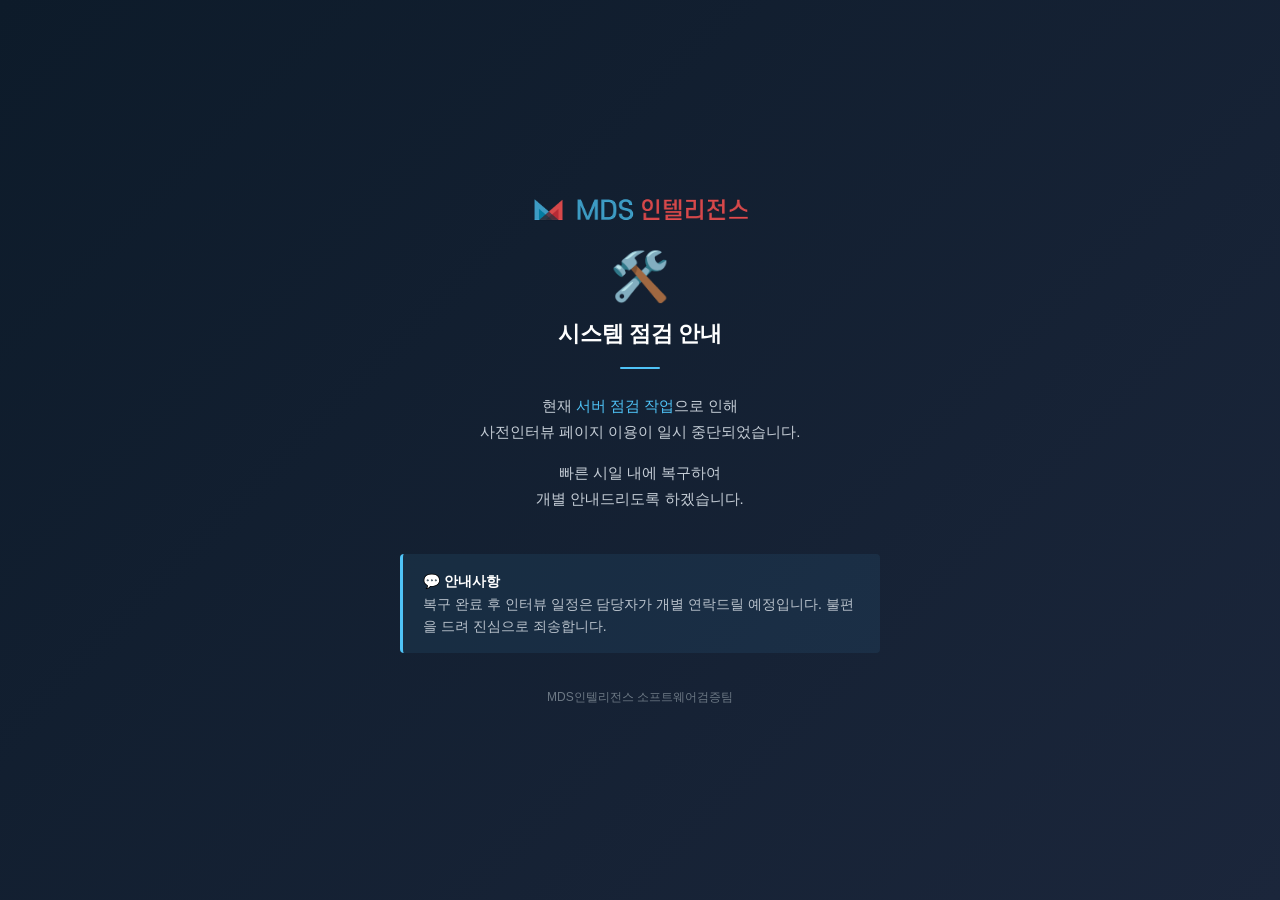
==== commit 6d78c60f: "Update title and adjust styles in index.html" ====
--- a/index.html
+++ b/index.html
@@ -4,7 +4,7 @@
   <meta charset="UTF-8">
   <meta name="viewport" content="width=device-width, initial-scale=1.0, user-scalable=no">
   <meta name="theme-color" content="#0D1B2A">
-  <title>MDS인텔리전스 사전인터뷰 - 시스템 점검 중</title>
+  <title>MDS인텔리전스 사전인터뷰</title>
   <style>
     * {
       box-sizing: border-box;
@@ -34,6 +34,9 @@
       width: 100%;
       text-align: center;
       animation: fadeIn 0.6s ease-out;
+      display: flex;
+      flex-direction: column;
+      align-items: center;
     }
 
     @keyframes fadeIn {
@@ -42,30 +45,32 @@
     }
 
     .logo {
-      max-width: 180px;
-      width: 60%;
+      width: 220px;
+      max-width: 70%;
       height: auto;
-      margin-bottom: 48px;
-      opacity: 0.95;
+      margin-bottom: 28px;
+      display: block;
     }
 
     .icon {
-      font-size: 56px;
-      margin-bottom: 24px;
+      font-size: 48px;
+      margin-bottom: 18px;
       display: inline-block;
       animation: pulse 2s ease-in-out infinite;
+      line-height: 1;
     }
 
     @keyframes pulse {
-      0%, 100% { opacity: 0.8; }
+      0%, 100% { opacity: 0.85; }
       50% { opacity: 1; }
     }
 
     h1 {
       font-size: 22px;
       font-weight: 600;
-      margin-bottom: 20px;
+      margin-bottom: 18px;
       letter-spacing: -0.3px;
+      text-align: center;
     }
 
     .divider {
@@ -80,7 +85,8 @@
       font-size: 15px;
       line-height: 1.75;
       color: #c5cdd6;
-      margin-bottom: 16px;
+      margin-bottom: 14px;
+      text-align: center;
     }
 
     .highlight {
@@ -89,7 +95,8 @@
     }
 
     .notice {
-      margin-top: 32px;
+      width: 100%;
+      margin-top: 28px;
       padding: 16px 20px;
       background: rgba(79, 195, 247, 0.08);
       border-left: 3px solid #4FC3F7;
@@ -100,8 +107,13 @@
       line-height: 1.6;
     }
 
+    .notice strong {
+      color: #ffffff;
+      font-weight: 600;
+    }
+
     .footer {
-      margin-top: 40px;
+      margin-top: 36px;
       font-size: 12px;
       color: #6c7884;
     }
@@ -109,8 +121,9 @@
     @media (max-width: 480px) {
       h1 { font-size: 19px; }
       p { font-size: 14px; }
-      .icon { font-size: 48px; }
-      .logo { margin-bottom: 36px; }
+      .icon { font-size: 42px; }
+      .logo { width: 180px; margin-bottom: 24px; }
+      .notice { font-size: 13px; padding: 14px 16px; }
     }
   </style>
 </head>
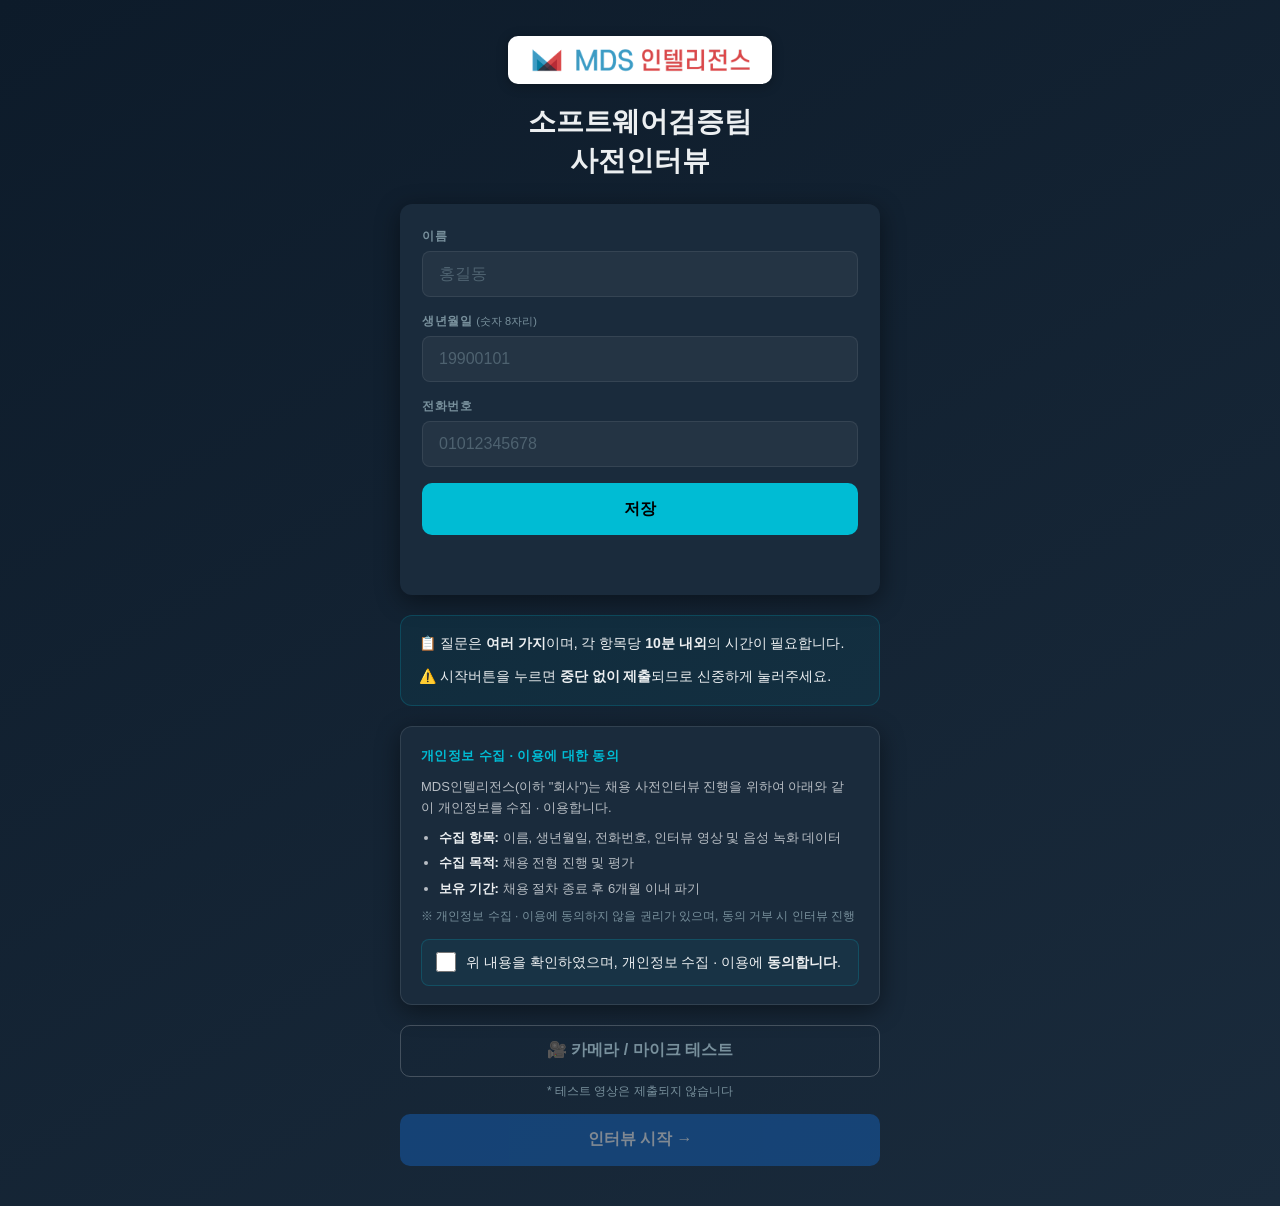
==== commit 15756715: "Rename index_main.html to index.html" ====
--- a/index.html
+++ b/index.html
@@ -5,157 +5,139 @@
   <meta name="viewport" content="width=device-width, initial-scale=1.0, user-scalable=no">
   <meta name="theme-color" content="#0D1B2A">
   <title>MDS인텔리전스 사전인터뷰</title>
-  <style>
-    * {
-      box-sizing: border-box;
-      margin: 0;
-      padding: 0;
-    }
-
-    html, body {
-      height: 100%;
-      width: 100%;
-    }
-
-    body {
-      min-height: 100vh;
-      display: flex;
-      align-items: center;
-      justify-content: center;
-      background: linear-gradient(135deg, #0D1B2A 0%, #1B263B 100%);
-      color: #ffffff;
-      font-family: -apple-system, BlinkMacSystemFont, "Segoe UI", "Apple SD Gothic Neo", "Malgun Gothic", sans-serif;
-      padding: 24px;
-      -webkit-font-smoothing: antialiased;
-    }
-
-    .container {
-      max-width: 480px;
-      width: 100%;
-      text-align: center;
-      animation: fadeIn 0.6s ease-out;
-      display: flex;
-      flex-direction: column;
-      align-items: center;
-    }
-
-    @keyframes fadeIn {
-      from { opacity: 0; transform: translateY(10px); }
-      to { opacity: 1; transform: translateY(0); }
-    }
-
-    .logo {
-      width: 220px;
-      max-width: 70%;
-      height: auto;
-      margin-bottom: 28px;
-      display: block;
-    }
-
-    .icon {
-      font-size: 48px;
-      margin-bottom: 18px;
-      display: inline-block;
-      animation: pulse 2s ease-in-out infinite;
-      line-height: 1;
-    }
-
-    @keyframes pulse {
-      0%, 100% { opacity: 0.85; }
-      50% { opacity: 1; }
-    }
-
-    h1 {
-      font-size: 22px;
-      font-weight: 600;
-      margin-bottom: 18px;
-      letter-spacing: -0.3px;
-      text-align: center;
-    }
-
-    .divider {
-      width: 40px;
-      height: 2px;
-      background: #4FC3F7;
-      margin: 0 auto 24px;
-      border-radius: 2px;
-    }
-
-    p {
-      font-size: 15px;
-      line-height: 1.75;
-      color: #c5cdd6;
-      margin-bottom: 14px;
-      text-align: center;
-    }
-
-    .highlight {
-      color: #4FC3F7;
-      font-weight: 500;
-    }
-
-    .notice {
-      width: 100%;
-      margin-top: 28px;
-      padding: 16px 20px;
-      background: rgba(79, 195, 247, 0.08);
-      border-left: 3px solid #4FC3F7;
-      border-radius: 4px;
-      text-align: left;
-      font-size: 14px;
-      color: #b8c1cb;
-      line-height: 1.6;
-    }
-
-    .notice strong {
-      color: #ffffff;
-      font-weight: 600;
-    }
-
-    .footer {
-      margin-top: 36px;
-      font-size: 12px;
-      color: #6c7884;
-    }
-
-    @media (max-width: 480px) {
-      h1 { font-size: 19px; }
-      p { font-size: 14px; }
-      .icon { font-size: 42px; }
-      .logo { width: 180px; margin-bottom: 24px; }
-      .notice { font-size: 13px; padding: 14px 16px; }
-    }
-  </style>
+  <link rel="stylesheet" href="style.css">
 </head>
 <body>
-  <div class="container">
-    <img src="mds-logo.png" alt="MDS인텔리전스" class="logo">
 
-    <div class="icon">🛠️</div>
+<!-- ═══════════════════════════════════════════
+     SCREEN 1 · 메인 / 정보 입력
+══════════════════════════════════════════════ -->
+<div id="screen-main" class="screen active">
+  <div class="main-wrap">
 
-    <h1>시스템 점검 안내</h1>
-
-    <div class="divider"></div>
-
-    <p>
-      현재 <span class="highlight">서버 점검 작업</span>으로 인해<br>
-      사전인터뷰 페이지 이용이 일시 중단되었습니다.
-    </p>
-
-    <p>
-      빠른 시일 내에 복구하여<br>
-      개별 안내드리도록 하겠습니다.
-    </p>
-
-    <div class="notice">
-      💬 <strong>안내사항</strong><br>
-      복구 완료 후 인터뷰 일정은 담당자가 개별 연락드릴 예정입니다.
-      불편을 드려 진심으로 죄송합니다.
+    <div class="header">
+      <div class="logo-banner">
+        <img src="mds-logo.png" alt="MDS인텔리전스" class="header-logo">
+      </div>
+      <h1>소프트웨어검증팀<br>사전인터뷰</h1>
     </div>
 
-    <div class="footer">
-      MDS인텔리전스 소프트웨어검증팀
+    <!-- 지원자 정보 입력 -->
+    <div class="card form-card">
+      <div class="form-group">
+        <label for="inp-name">이름</label>
+        <input id="inp-name" type="text" placeholder="홍길동" autocomplete="name">
+      </div>
+      <div class="form-group">
+        <label for="inp-birth">생년월일 <span class="hint">(숫자 8자리)</span></label>
+        <input id="inp-birth" type="text" placeholder="19900101"
+               maxlength="8" inputmode="numeric" pattern="[0-9]{8}">
+      </div>
+      <div class="form-group">
+        <label for="inp-phone">전화번호</label>
+        <input id="inp-phone" type="tel" placeholder="01012345678" inputmode="tel">
+      </div>
+      <button id="btn-save" class="btn btn-save">저장</button>
+      <div id="save-msg" class="save-msg"></div>
+    </div>
+
+    <!-- 안내 (서버 /api/config 에서 동적 로드, 미연결 시 기본값 표시) -->
+    <div id="info-box" class="info-box">
+      <p>📋 질문은 <strong>여러 가지</strong>이며, 각 항목당 <strong>10분 내외</strong>의 시간이 필요합니다.</p>
+      <p>⚠️ 시작버튼을 누르면 <strong>중단 없이 제출</strong>되므로 신중하게 눌러주세요.</p>
+    </div>
+
+    <!-- 개인정보 수집 동의 -->
+    <div class="consent-box">
+      <div class="consent-text">
+        <p class="consent-title">개인정보 수집 · 이용에 대한 동의</p>
+        <p>MDS인텔리전스(이하 "회사")는 채용 사전인터뷰 진행을 위하여 아래와 같이 개인정보를 수집 · 이용합니다.</p>
+        <ul>
+          <li><strong>수집 항목:</strong> 이름, 생년월일, 전화번호, 인터뷰 영상 및 음성 녹화 데이터</li>
+          <li><strong>수집 목적:</strong> 채용 전형 진행 및 평가</li>
+          <li><strong>보유 기간:</strong> 채용 절차 종료 후 6개월 이내 파기</li>
+        </ul>
+        <p class="consent-notice">※ 개인정보 수집 · 이용에 동의하지 않을 권리가 있으며, 동의 거부 시 인터뷰 진행이 제한될 수 있습니다.</p>
+      </div>
+      <label class="consent-check-label" for="chk-consent">
+        <input type="checkbox" id="chk-consent">
+        <span>위 내용을 확인하였으며, 개인정보 수집 · 이용에 <strong>동의합니다</strong>.</span>
+      </label>
+    </div>
+
+    <!-- 버튼 영역 -->
+    <div class="action-area">
+      <div class="test-wrap">
+        <button id="btn-test" class="btn btn-outline">🎥 카메라 / 마이크 테스트</button>
+        <p class="sub-note">* 테스트 영상은 제출되지 않습니다</p>
+      </div>
+      <button id="btn-start" class="btn btn-primary" disabled>인터뷰 시작 →</button>
+    </div>
+
+  </div>
+</div>
+
+
+<!-- ═══════════════════════════════════════════
+     SCREEN 2 · 테스트 녹화 (10초 카운트)
+══════════════════════════════════════════════ -->
+<div id="screen-test" class="screen">
+  <div class="cam-wrap">
+    <video id="vid-test-live" autoplay muted playsinline webkit-playsinline></video>
+    <div class="cam-overlay">
+      <p class="overlay-msg">테스트 중입니다. 카메라와 마이크를 확인해보세요.</p>
+      <div id="test-count" class="count-big">10</div>
+      <div class="rec-badge"><span class="rec-dot"></span>REC</div>
     </div>
   </div>
+</div>
+
+
+<!-- ═══════════════════════════════════════════
+     SCREEN 3 · 테스트 재생
+══════════════════════════════════════════════ -->
+<div id="screen-test-play" class="screen dark-center">
+  <div class="play-card">
+    <h2>테스트 녹화 완료</h2>
+    <div class="play-video-wrap">
+      <video id="vid-test-pb" playsinline webkit-playsinline></video>
+      <div id="play-overlay" class="play-overlay">
+        <button id="btn-play-test" class="play-circle-btn">▶</button>
+      </div>
+    </div>
+    <div id="play-after" class="play-after" style="display:none">
+      <button id="btn-replay"    class="btn btn-outline">↺ 다시 재생</button>
+      <button id="btn-retest"    class="btn btn-secondary">↩ 테스트 다시하기</button>
+      <button id="btn-back-main" class="btn btn-primary">인터뷰 시작 →</button>
+    </div>
+  </div>
+</div>
+
+
+<!-- ═══════════════════════════════════════════
+     SCREENS 4–N · 질문 화면 (app.js에서 동적 생성)
+══════════════════════════════════════════════ -->
+
+
+<!-- ═══════════════════════════════════════════
+     완료
+══════════════════════════════════════════════ -->
+<div id="screen-complete" class="screen dark-center">
+  <div class="msg-card">
+    <div class="icon-big">🎉</div>
+    <h2>인터뷰 완료</h2>
+    <p>
+      고생많으셨습니다.<br><br>
+      제출해주시는 과제 결과와 사전인터뷰를 바탕으로<br>
+      <strong>일주일 내로 결과를 연락드리겠습니다.</strong><br><br>
+      감사합니다.
+    </p>
+    <div id="up-status-final" class="up-status">영상을 업로드 중입니다...</div>
+    <button id="btn-exit" class="btn btn-primary" disabled>종료</button>
+  </div>
+</div>
+
+<script src="config.js"></script>
+<script src="app.js"></script>
 </body>
 </html>
--- a/style.css
+++ b/style.css
@@ -0,0 +1,647 @@
+/* ── Reset & Variables ───────────────────────────── */
+*, *::before, *::after { box-sizing: border-box; margin: 0; padding: 0; }
+
+:root {
+  --bg:        #0D1B2A;
+  --surface:   #1A2B3C;
+  --surf2:     #243444;
+  --primary:   #1565C0;
+  --prim-h:    #1976D2;
+  --accent:    #00BCD4;
+  --text:      #ECEFF1;
+  --muted:     #78909C;
+  --success:   #43A047;
+  --error:     #E53935;
+  --warning:   #FB8C00;
+  --radius:    12px;
+  --shadow:    0 6px 24px rgba(0,0,0,.45);
+}
+
+html, body { height: 100%; }
+
+body {
+  font-family: -apple-system, BlinkMacSystemFont, 'Segoe UI', 'Noto Sans KR',
+               'Apple SD Gothic Neo', sans-serif;
+  background: var(--bg);
+  color: var(--text);
+  overflow-x: hidden;
+  -webkit-font-smoothing: antialiased;
+}
+
+/* ── Screen switcher ─────────────────────────────── */
+.screen          { display: none; min-height: 100dvh; }
+.screen.active   { display: flex; flex-direction: column; }
+
+/* ── MAIN SCREEN ─────────────────────────────────── */
+#screen-main {
+  background: linear-gradient(150deg, #0D1B2A 0%, #1A2B3C 100%);
+  align-items: center;
+  justify-content: flex-start;
+  padding: 24px 20px 40px;
+  overflow-y: auto;
+}
+
+.main-wrap {
+  width: 100%;
+  max-width: 480px;
+  display: flex;
+  flex-direction: column;
+  gap: 20px;
+  margin: 0 auto;
+}
+
+/* Header */
+.header { text-align: center; padding: 12px 0 4px; }
+
+.logo-banner {
+  display: inline-block;
+  background: #fff;
+  border-radius: 10px;
+  padding: 8px 20px;
+  margin-bottom: 14px;
+  box-shadow: 0 2px 12px rgba(0,0,0,.3);
+}
+
+.header-logo {
+  display: block;
+  height: 32px;
+  width: auto;
+  object-fit: contain;
+}
+
+.header h1 {
+  font-size: clamp(22px, 5vw, 28px);
+  font-weight: 800;
+  line-height: 1.4;
+  color: var(--text);
+}
+
+/* Form card */
+.card {
+  background: var(--surface);
+  border-radius: var(--radius);
+  padding: 24px 22px;
+  box-shadow: var(--shadow);
+  display: flex;
+  flex-direction: column;
+  gap: 16px;
+}
+
+.form-group { display: flex; flex-direction: column; gap: 6px; }
+
+.form-group label {
+  font-size: 12px;
+  font-weight: 700;
+  letter-spacing: .6px;
+  color: var(--muted);
+  text-transform: uppercase;
+}
+.form-group label .hint {
+  font-weight: 400;
+  text-transform: none;
+  letter-spacing: 0;
+  font-size: 11px;
+}
+
+.form-group input {
+  background: var(--surf2);
+  border: 1.5px solid rgba(255,255,255,.08);
+  border-radius: 8px;
+  padding: 13px 16px;
+  font-size: 16px;
+  color: var(--text);
+  width: 100%;
+  outline: none;
+  transition: border-color .2s;
+  -webkit-appearance: none;
+  appearance: none;
+}
+.form-group input:focus  { border-color: var(--accent); }
+.form-group input::placeholder { color: rgba(120,144,156,.5); }
+
+.save-msg {
+  font-size: 14px;
+  text-align: center;
+  min-height: 20px;
+}
+.save-msg.ok  { color: var(--success); }
+.save-msg.err { color: var(--error); }
+.save-msg.ing { color: var(--muted); }
+
+/* Info box */
+.info-box {
+  background: rgba(0,188,212,.07);
+  border: 1px solid rgba(0,188,212,.2);
+  border-radius: var(--radius);
+  padding: 16px 18px;
+  display: flex;
+  flex-direction: column;
+  gap: 10px;
+}
+.info-box p { font-size: 14px; line-height: 1.65; }
+
+/* Action area */
+.action-area {
+  display: flex;
+  flex-direction: column;
+  gap: 14px;
+}
+.test-wrap {
+  display: flex;
+  flex-direction: column;
+  align-items: center;
+  gap: 6px;
+}
+.sub-note { font-size: 12px; color: var(--muted); }
+
+/* ── Consent box ─────────────────────────────────── */
+.consent-box {
+  background: var(--surface);
+  border: 1px solid rgba(255,255,255,.1);
+  border-radius: var(--radius);
+  padding: 18px 20px;
+  display: flex;
+  flex-direction: column;
+  gap: 14px;
+  box-shadow: var(--shadow);
+}
+
+.consent-text {
+  display: flex;
+  flex-direction: column;
+  gap: 8px;
+  font-size: 13px;
+  color: rgba(236,239,241,.75);
+  line-height: 1.65;
+  max-height: 180px;
+  overflow-y: auto;
+  padding-right: 4px;
+}
+
+.consent-text::-webkit-scrollbar { width: 4px; }
+.consent-text::-webkit-scrollbar-track { background: transparent; }
+.consent-text::-webkit-scrollbar-thumb { background: rgba(255,255,255,.15); border-radius: 4px; }
+
+.consent-title {
+  font-size: 13px;
+  font-weight: 700;
+  color: var(--accent);
+  letter-spacing: .4px;
+  margin-bottom: 2px;
+}
+
+.consent-text ul {
+  padding-left: 18px;
+  display: flex;
+  flex-direction: column;
+  gap: 4px;
+}
+
+.consent-text strong { color: var(--text); }
+
+.consent-notice {
+  font-size: 12px;
+  color: var(--muted);
+}
+
+.consent-check-label {
+  display: flex;
+  align-items: center;
+  gap: 10px;
+  cursor: pointer;
+  padding: 12px 14px;
+  background: rgba(0,188,212,.06);
+  border: 1.5px solid rgba(0,188,212,.2);
+  border-radius: 8px;
+  font-size: 14px;
+  color: var(--text);
+  transition: border-color .2s, background .2s;
+  line-height: 1.5;
+  -webkit-tap-highlight-color: transparent;
+}
+
+.consent-check-label:hover {
+  border-color: rgba(0,188,212,.5);
+  background: rgba(0,188,212,.1);
+}
+
+.consent-check-label input[type="checkbox"] {
+  width: 20px;
+  height: 20px;
+  flex-shrink: 0;
+  accent-color: var(--accent);
+  cursor: pointer;
+}
+
+/* ── BUTTONS ─────────────────────────────────────── */
+.btn {
+  display: inline-flex;
+  align-items: center;
+  justify-content: center;
+  gap: 8px;
+  width: 100%;
+  min-height: 52px;
+  padding: 14px 24px;
+  border: none;
+  border-radius: 10px;
+  font-size: 16px;
+  font-weight: 700;
+  cursor: pointer;
+  transition: background .18s, transform .12s, opacity .18s;
+  -webkit-tap-highlight-color: transparent;
+  text-align: center;
+}
+.btn:active { transform: scale(.97); }
+.btn:disabled { opacity: .45; pointer-events: none; }
+
+.btn-primary   { background: var(--primary);   color: #fff; }
+.btn-primary:hover { background: var(--prim-h); }
+
+.btn-save {
+  background: var(--accent);
+  color: #000;
+  font-weight: 800;
+}
+.btn-save:hover { background: #26C6DA; }
+
+.btn-secondary {
+  background: var(--surf2);
+  color: var(--text);
+  border: 1.5px solid rgba(255,255,255,.12);
+}
+.btn-secondary:hover { background: #2e3f52; }
+
+.btn-outline {
+  background: transparent;
+  color: var(--muted);
+  border: 1.5px solid rgba(255,255,255,.2);
+}
+.btn-outline:hover { background: rgba(255,255,255,.05); color: var(--text); }
+
+.btn-done {
+  background: rgba(229,57,53,.85);
+  color: #fff;
+  width: auto;
+  min-width: 110px;
+  padding: 12px 28px;
+  font-size: 15px;
+}
+.btn-done:hover { background: var(--error); }
+
+/* ── CAMERA SCREENS (test / q1 / q2) ────────────── */
+.cam-wrap {
+  position: relative;
+  width: 100%;
+  height: 100dvh;
+  background: #000;
+  overflow: hidden;
+}
+
+.cam-wrap video {
+  width: 100%;
+  height: 100%;
+  object-fit: cover;
+  display: block;
+}
+
+.cam-overlay {
+  position: absolute;
+  inset: 0;
+  display: flex;
+  flex-direction: column;
+  align-items: center;
+  justify-content: flex-end;
+  padding: 0 20px 44px;
+  background: linear-gradient(
+    to top,
+    rgba(0,0,0,.88) 0%,
+    rgba(0,0,0,.35) 55%,
+    transparent 100%
+  );
+  gap: 14px;
+}
+
+/* Test countdown number */
+.count-big {
+  font-size: clamp(80px, 20vw, 120px);
+  font-weight: 900;
+  color: #fff;
+  line-height: 1;
+  text-shadow: 0 4px 16px rgba(0,0,0,.7);
+  margin-bottom: 4px;
+}
+
+/* Question timer */
+.timer {
+  font-size: clamp(48px, 12vw, 72px);
+  font-weight: 800;
+  color: #fff;
+  letter-spacing: 3px;
+  font-variant-numeric: tabular-nums;
+  text-shadow: 0 3px 10px rgba(0,0,0,.6);
+}
+.timer.warn   { color: var(--warning); }
+.timer.danger { color: var(--error); animation: pulse 1s infinite; }
+
+@keyframes pulse { 0%,100%{opacity:1} 50%{opacity:.5} }
+
+/* Overlay text labels */
+.overlay-msg {
+  font-size: 15px;
+  color: rgba(255,255,255,.9);
+  text-align: center;
+  text-shadow: 0 1px 6px rgba(0,0,0,.8);
+  max-width: 320px;
+  line-height: 1.5;
+}
+.overlay-q {
+  font-size: clamp(14px, 3.5vw, 18px);
+  color: rgba(255,255,255,.92);
+  text-align: center;
+  text-shadow: 0 1px 6px rgba(0,0,0,.8);
+  max-width: 360px;
+  line-height: 1.55;
+}
+
+/* Question badge (top-left) */
+.q-badge {
+  position: absolute;
+  top: 20px;
+  left: 20px;
+  background: rgba(0,0,0,.55);
+  color: var(--accent);
+  font-size: 13px;
+  font-weight: 800;
+  letter-spacing: 1px;
+  padding: 5px 14px;
+  border-radius: 20px;
+  border: 1px solid rgba(0,188,212,.4);
+}
+
+/* REC / SR 배지 그룹 */
+.badge-row {
+  display: flex;
+  align-items: center;
+  gap: 16px;
+}
+
+.rec-badge {
+  display: flex;
+  align-items: center;
+  gap: 7px;
+  font-size: 13px;
+  font-weight: 800;
+  color: var(--error);
+  letter-spacing: 2px;
+}
+.rec-dot {
+  width: 10px;
+  height: 10px;
+  background: var(--error);
+  border-radius: 50%;
+  animation: blink 1s infinite;
+}
+@keyframes blink { 0%,100%{opacity:1} 50%{opacity:.15} }
+
+/* 음성 인식 상태 배지 */
+.sr-badge {
+  display: flex;
+  align-items: center;
+  gap: 6px;
+  font-size: 12px;
+  font-weight: 600;
+  color: rgba(255,255,255,.75);
+  letter-spacing: .5px;
+}
+.sr-dot {
+  width: 8px;
+  height: 8px;
+  background: #69F0AE;
+  border-radius: 50%;
+  animation: blink 1.4s infinite;
+}
+
+/* ── TEST PLAYBACK SCREEN ────────────────────────── */
+#screen-test-play {
+  background: #000;
+  align-items: center;
+  justify-content: center;
+  padding: 24px 20px;
+}
+
+.dark-center {
+  background: linear-gradient(150deg, #0D1B2A 0%, #1A2B3C 100%);
+  align-items: center;
+  justify-content: center;
+  padding: 24px 20px;
+}
+
+.play-card {
+  width: 100%;
+  max-width: 520px;
+  display: flex;
+  flex-direction: column;
+  align-items: center;
+  gap: 20px;
+}
+
+.play-card h2 {
+  font-size: 20px;
+  font-weight: 700;
+  color: var(--text);
+  text-align: center;
+}
+
+.play-video-wrap {
+  position: relative;
+  width: 100%;
+  aspect-ratio: 16/9;
+  background: #111;
+  border-radius: 12px;
+  overflow: hidden;
+  box-shadow: var(--shadow);
+}
+.play-video-wrap video {
+  width: 100%;
+  height: 100%;
+  object-fit: cover;
+  display: block;
+}
+
+.play-overlay {
+  position: absolute;
+  inset: 0;
+  display: flex;
+  align-items: center;
+  justify-content: center;
+  background: rgba(0,0,0,.38);
+}
+
+.play-circle-btn {
+  width: 76px;
+  height: 76px;
+  border-radius: 50%;
+  background: rgba(255,255,255,.92);
+  border: none;
+  cursor: pointer;
+  font-size: 28px;
+  color: var(--primary);
+  display: flex;
+  align-items: center;
+  justify-content: center;
+  padding-left: 4px;
+  transition: transform .18s, background .18s;
+  -webkit-tap-highlight-color: transparent;
+  box-shadow: 0 4px 16px rgba(0,0,0,.4);
+}
+.play-circle-btn:hover { transform: scale(1.1); background: #fff; }
+
+.play-after {
+  display: flex;
+  gap: 12px;
+  width: 100%;
+}
+.play-after .btn { flex: 1; }
+
+/* ── MESSAGE CARDS (q1-done / complete) ──────────── */
+.msg-card {
+  width: 100%;
+  max-width: 480px;
+  background: var(--surface);
+  border-radius: var(--radius);
+  padding: 44px 32px;
+  text-align: center;
+  box-shadow: var(--shadow);
+  display: flex;
+  flex-direction: column;
+  align-items: center;
+  gap: 18px;
+}
+
+.icon-big { font-size: 56px; line-height: 1; }
+
+.msg-card h2 {
+  font-size: 22px;
+  font-weight: 800;
+  color: var(--text);
+}
+.msg-card p {
+  font-size: 15px;
+  color: rgba(236,239,241,.75);
+  line-height: 1.75;
+}
+.msg-card strong { color: var(--text); }
+
+.up-status {
+  font-size: 13px;
+  color: var(--muted);
+  min-height: 20px;
+}
+.up-status.ok  { color: var(--success); }
+.up-status.err { color: var(--error); }
+
+/* ── CODE QUESTION SCREEN ────────────────────────── */
+.screen-code-q { height: 100dvh; max-height: 100dvh; overflow: hidden; position: relative; }
+.screen-code-q.active { display: flex; flex-direction: column; }
+
+.code-screen {
+  flex: 1;
+  display: flex;
+  flex-direction: column;
+  padding: 16px 16px 12px;
+  min-height: 0;
+}
+
+.code-header {
+  display: flex;
+  align-items: center;
+  justify-content: space-between;
+  margin-bottom: 10px;
+  flex-shrink: 0;
+}
+
+.code-badge {
+  background: rgba(0,188,212,.2);
+  border: 1px solid rgba(0,188,212,.5);
+  color: var(--accent);
+  font-size: 13px;
+  font-weight: 800;
+  letter-spacing: 1px;
+  padding: 5px 14px;
+  border-radius: 20px;
+}
+
+.code-header .timer {
+  position: static;
+  transform: none;
+  font-size: clamp(26px, 7vw, 42px);
+  letter-spacing: 2px;
+}
+
+.code-title {
+  font-size: clamp(14px, 3.2vw, 17px);
+  font-weight: 700;
+  color: #eceff1;
+  margin-bottom: 10px;
+  flex-shrink: 0;
+  line-height: 1.4;
+}
+
+.code-block {
+  flex: 1;
+  background: #060f18;
+  border: 1px solid #1e3a4a;
+  border-radius: 10px;
+  padding: 14px 16px;
+  overflow-y: auto;
+  margin-bottom: 12px;
+  min-height: 0;
+}
+
+.code-block pre {
+  font-family: 'Consolas', 'Courier New', 'Menlo', monospace;
+  font-size: clamp(12px, 2.8vw, 15px);
+  color: #80cbc4;
+  white-space: pre;
+  line-height: 1.75;
+  margin: 0;
+  tab-size: 4;
+}
+
+.code-footer {
+  display: flex;
+  align-items: center;
+  justify-content: space-between;
+  flex-shrink: 0;
+}
+
+.q3-pip {
+  position: absolute;
+  top: 16px;
+  right: 16px;
+  width: 88px;
+  height: 66px;
+  border-radius: 8px;
+  border: 2px solid rgba(0,188,212,.55);
+  object-fit: cover;
+  z-index: 10;
+  opacity: .9;
+}
+
+@media (min-width: 480px) {
+  .q3-pip { width: 130px; height: 98px; }
+}
+
+/* ── Responsive tweaks ───────────────────────────── */
+@media (max-width: 400px) {
+  .header h1  { font-size: 20px; }
+  .count-big  { font-size: 72px; }
+  .timer      { font-size: 44px; }
+  .btn        { font-size: 15px; min-height: 48px; }
+  .msg-card   { padding: 32px 20px; }
+}
+
+@media (min-width: 768px) {
+  .cam-overlay { padding-bottom: 64px; }
+  .overlay-q   { font-size: 20px; max-width: 480px; }
+}
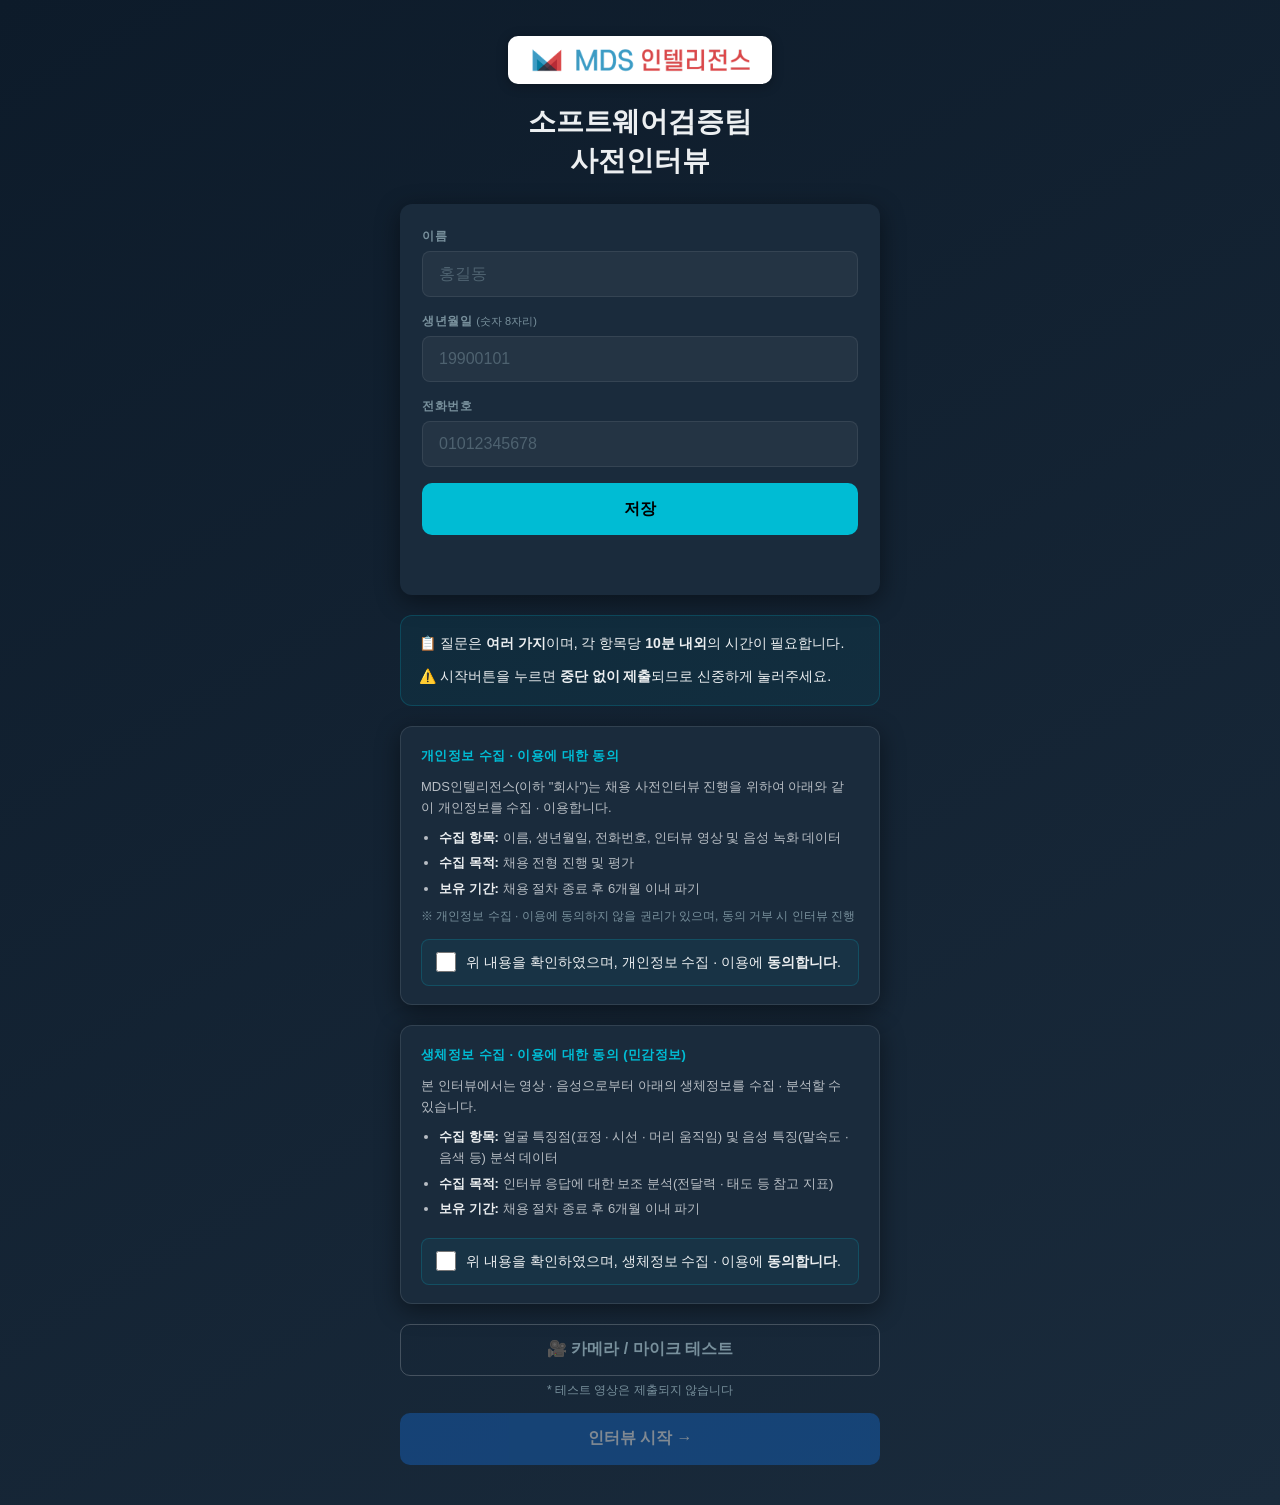
==== commit afae6ba5: "Add files via upload" ====
--- a/index.html
+++ b/index.html
@@ -62,6 +62,24 @@
       <label class="consent-check-label" for="chk-consent">
         <input type="checkbox" id="chk-consent">
         <span>위 내용을 확인하였으며, 개인정보 수집 · 이용에 <strong>동의합니다</strong>.</span>
+      </label>
+    </div>
+
+    <!-- 생체정보(민감정보) 수집 동의 -->
+    <div class="consent-box">
+      <div class="consent-text">
+        <p class="consent-title">생체정보 수집 · 이용에 대한 동의 (민감정보)</p>
+        <p>본 인터뷰에서는 영상 · 음성으로부터 아래의 생체정보를 수집 · 분석할 수 있습니다.</p>
+        <ul>
+          <li><strong>수집 항목:</strong> 얼굴 특징점(표정 · 시선 · 머리 움직임) 및 음성 특징(말속도 · 음색 등) 분석 데이터</li>
+          <li><strong>수집 목적:</strong> 인터뷰 응답에 대한 보조 분석(전달력 · 태도 등 참고 지표)</li>
+          <li><strong>보유 기간:</strong> 채용 절차 종료 후 6개월 이내 파기</li>
+        </ul>
+        <p class="consent-notice">※ 생체정보는 민감정보로서 별도의 동의가 필요하며, 동의하지 않을 권리가 있습니다.</p>
+      </div>
+      <label class="consent-check-label" for="chk-consent-bio">
+        <input type="checkbox" id="chk-consent-bio">
+        <span>위 내용을 확인하였으며, 생체정보 수집 · 이용에 <strong>동의합니다</strong>.</span>
       </label>
     </div>
 
